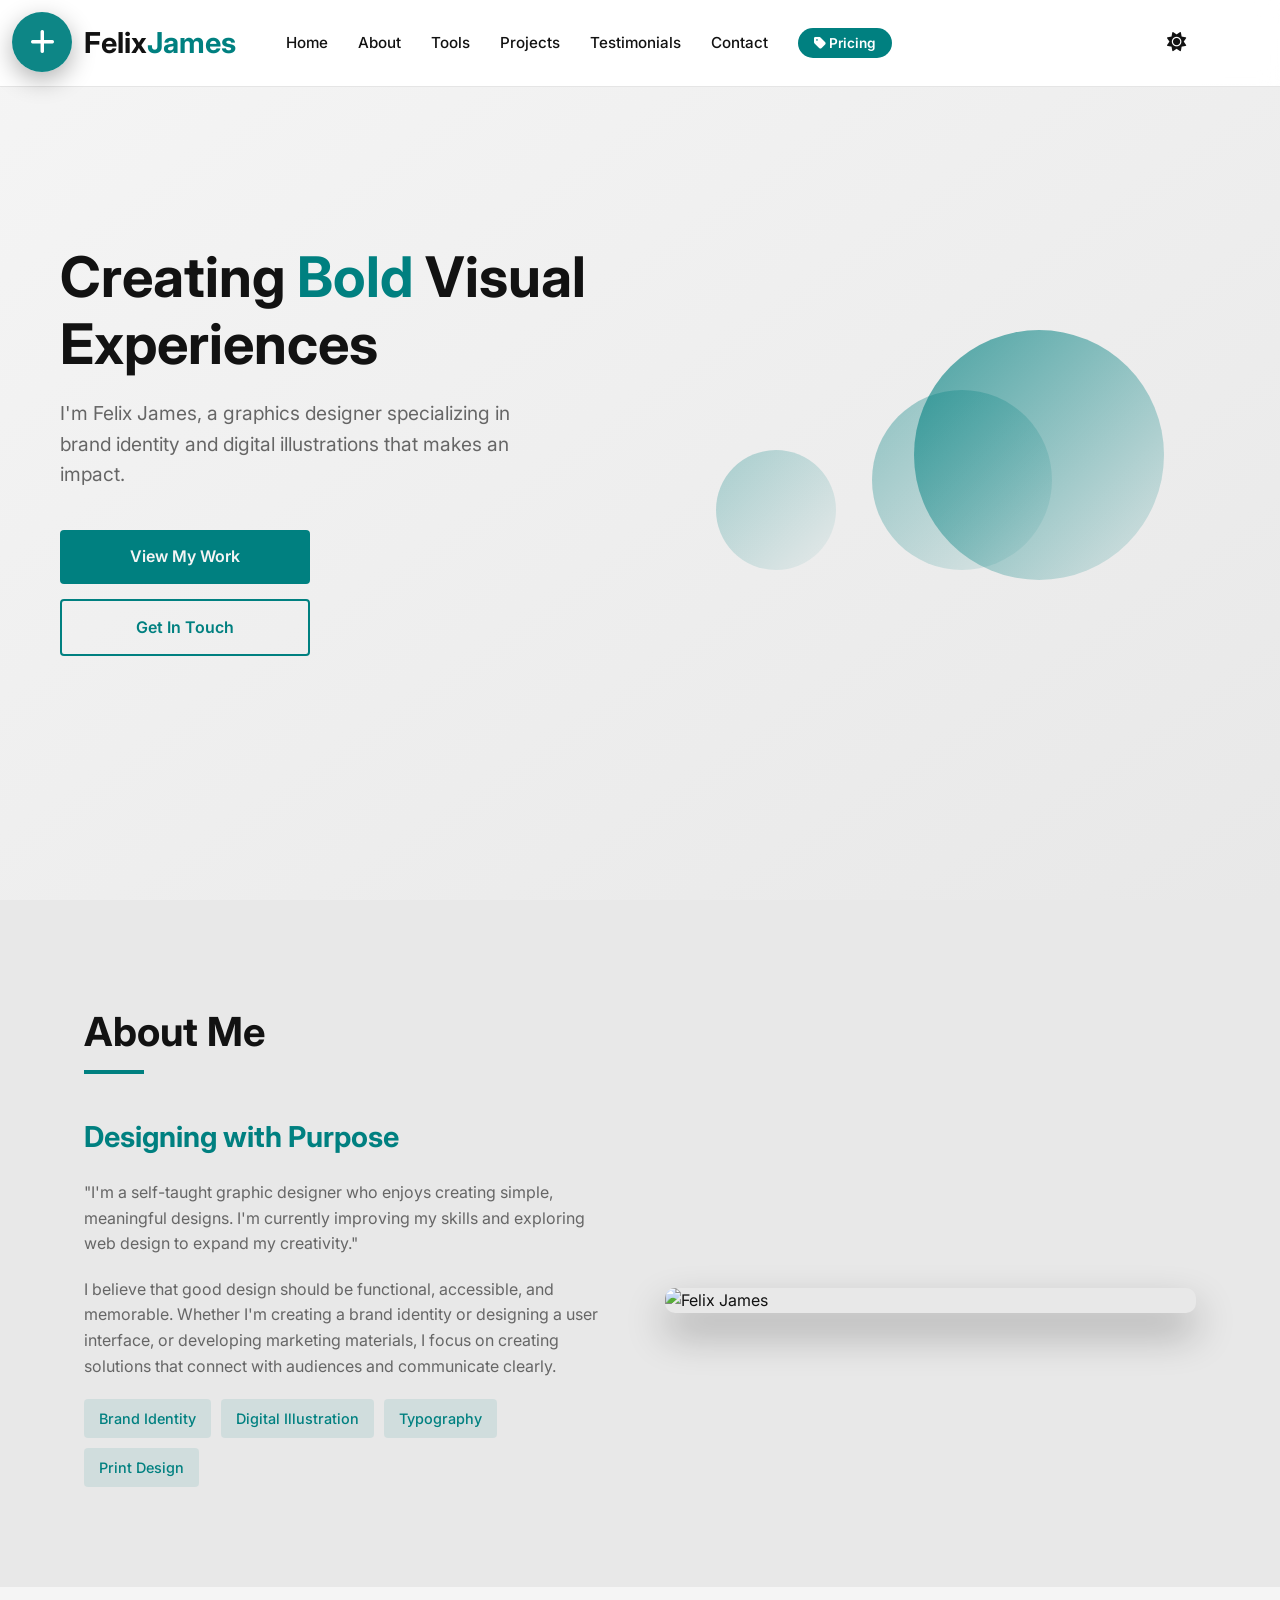
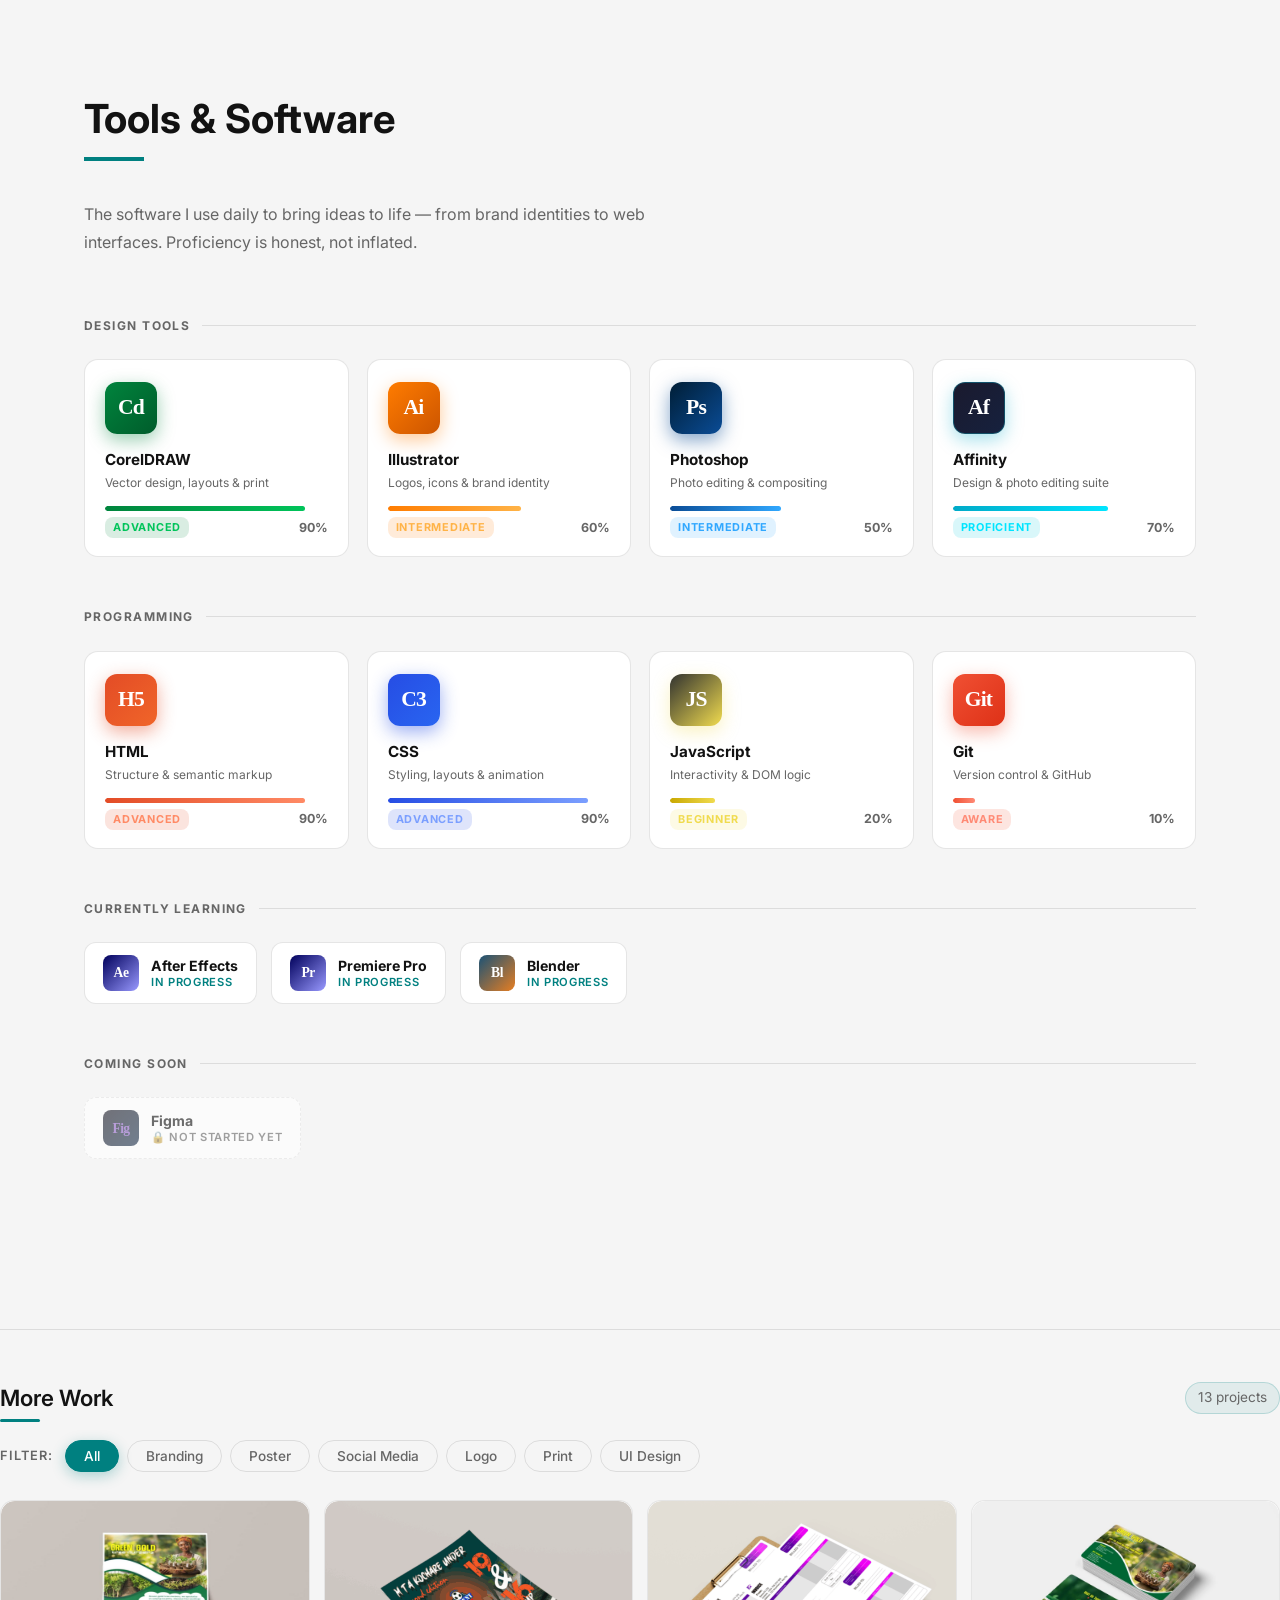
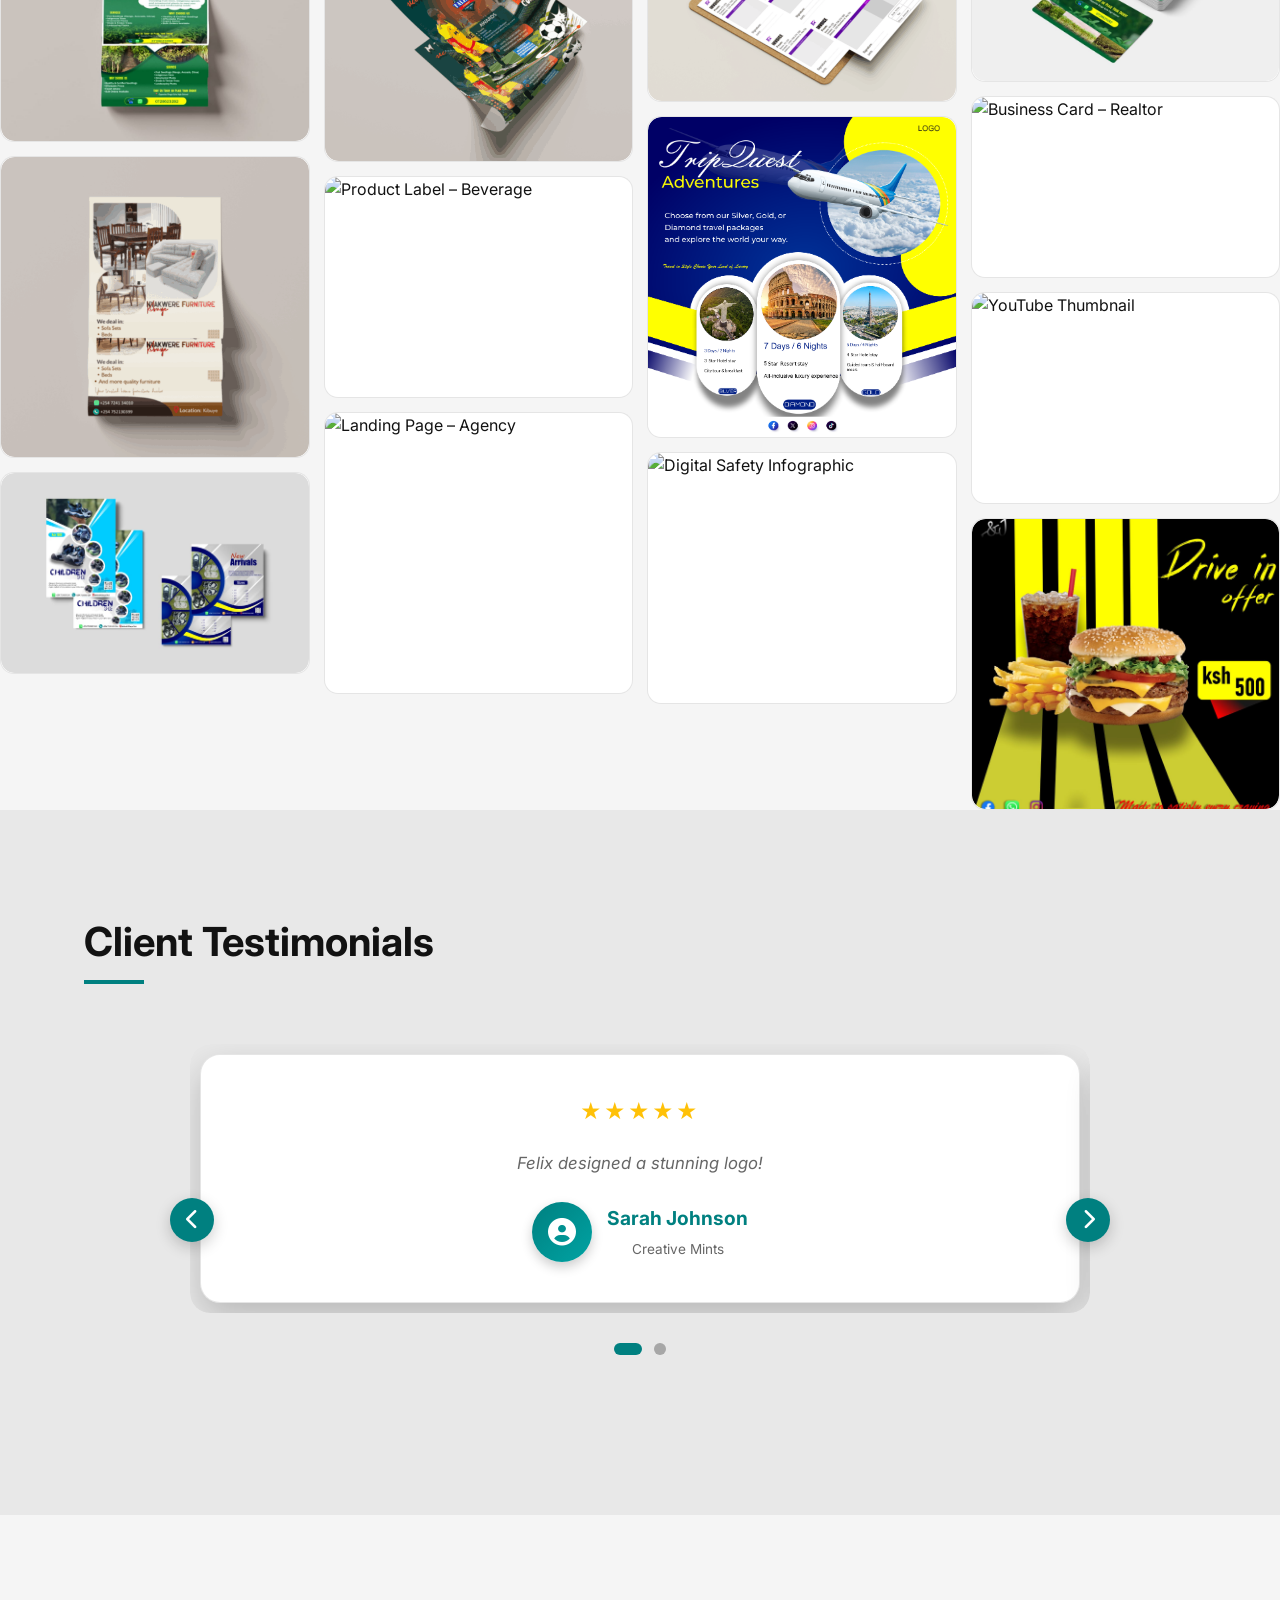
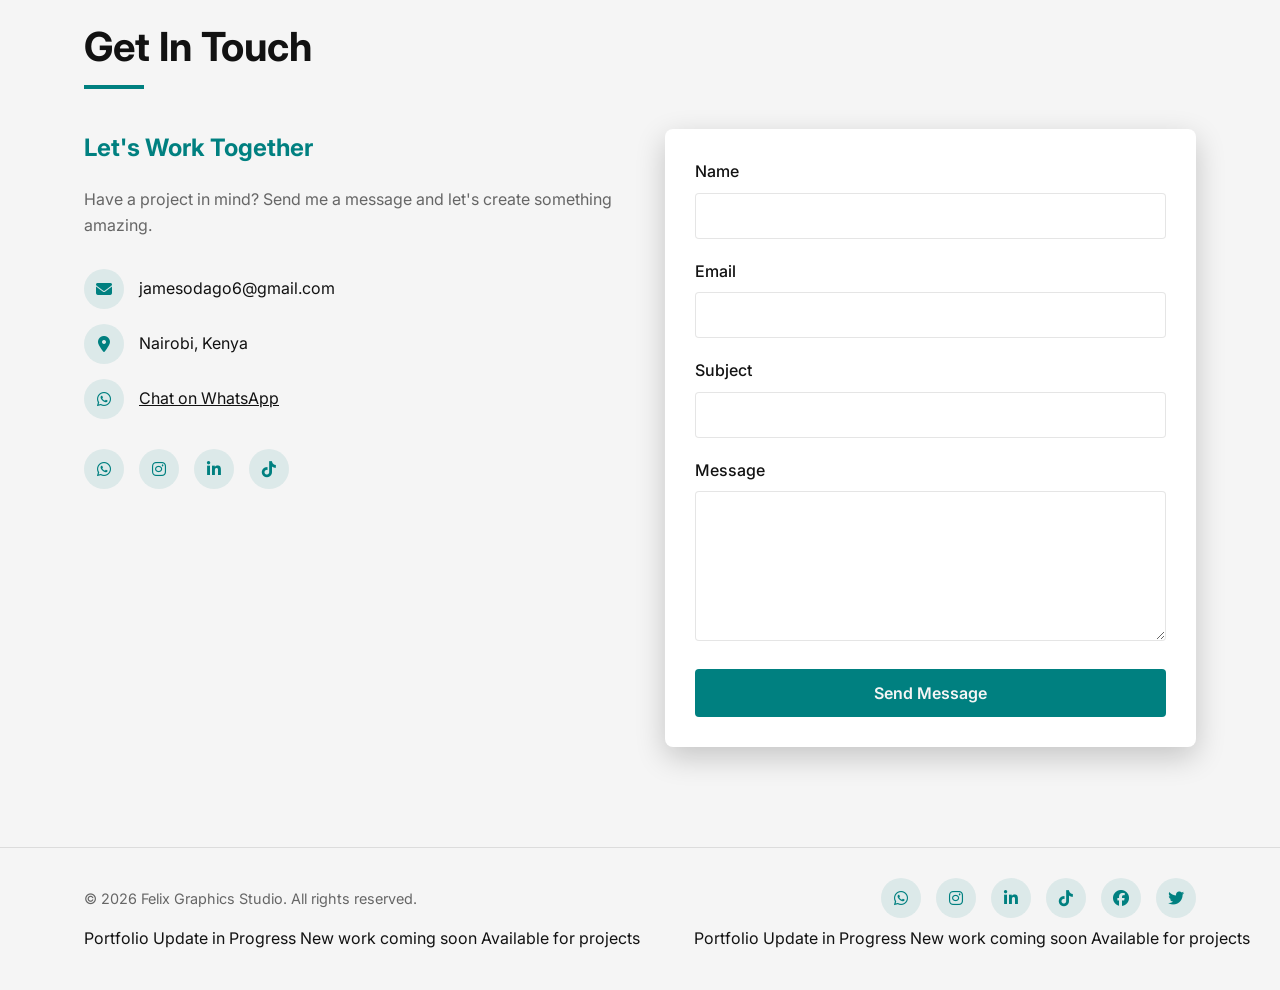
==== aa/index.html @ c7347caa "Add files via upload" ====
<!DOCTYPE html>
<html lang="en">
<head>
  <meta name="google-site-verification" content="YOUR-REAL-CODE-HERE" />
  <link rel="icon" href="favicon.jpeg" type="image/png">
  <script type="text/javascript" src="https://cdn.jsdelivr.net/npm/@emailjs/browser@4/dist/email.min.js"></script>
  <script type="text/javascript">
   (function(){
      emailjs.init({
        publicKey: "7iVlfEl-rVQC6-ON7",
      });
   })();
  </script>
    <meta charset="UTF-8">
    <meta name="viewport" content="width=device-width, initial-scale=1.0, user-scalable=yes">
    <title>Felix James | Graphics Designer</title>
    <link rel="stylesheet" href="https://cdnjs.cloudflare.com/ajax/libs/font-awesome/6.4.0/css/all.min.css">
    <link href="https://fonts.googleapis.com/css2?family=Inter:wght@300;400;500;600;700&display=swap" rel="stylesheet">
    <link rel="stylesheet" href="style.css">
    <style>
       
    </style>
</head>
<body>
    <nav>
        <div class="container nav-container">
            <a href="#home" class="logo">Felix<span>James</span></a>
            <ul class="nav-links">
                <li><a href="#home">Home</a></li>
                <li><a href="#about">About</a></li>
                <li><a href="#tools">Tools</a></li>
                <li><a href="#projects">Projects</a></li>
                <li><a href="#testimonials">Testimonials</a></li>
                <li><a href="#contact">Contact</a></li>
                <li><a href="#" class="nav-pricing-btn" id="navPricingBtn"><i class="fas fa-tag"></i> Pricing</a></li>
            </ul>
            <button class="theme-toggle" id="themeToggle"><i class="fas fa-moon"></i></button>
        </div>
        <div class="update-banner">
  
</div>
    </nav>

    <section id="home">
        <div class="container home-container">
            <div class="home-content">
                <h1>Creating <span>Bold</span> Visual Experiences</h1>
                <p>I'm Felix James, a graphics designer specializing in brand identity and digital illustrations that makes an impact.</p>
                <div class="button-strip">
                    <a href="#projects" class="btn">View My Work</a>
                    <a href="#contact" class="btn btn-outline">Get In Touch</a>
                </div>
            </div>
            <div class="home-visual">
                <div class="home-shapes">
                    <div class="shape shape-1"></div>
                    <div class="shape shape-2"></div>
                    <div class="shape shape-3"></div>
                </div>
            </div>
        </div>
    </section>

    <section id="about">
        <div class="container">
            <h2 class="section-title">About Me</h2>
            <div class="about-content">
                <div class="about-text">
                    <h3>Designing with Purpose</h3>
                    <p>"I'm a self-taught graphic designer who enjoys creating simple, meaningful designs. I'm currently improving my skills and exploring web design to expand my creativity."</p>
                    <p>I believe that good design should be functional, accessible, and memorable. Whether I'm creating a brand identity or designing a user interface, or developing marketing materials, I focus on creating solutions that connect with audiences and communicate clearly.</p>
                    <div class="skills">
                        <span class="skill">Brand Identity</span>
                        <span class="skill">Digital Illustration</span>
                        <span class="skill">Typography</span>
                        <span class="skill">Print Design</span>
                    </div>
                </div>
                <div class="about-image">
                    <img src="pic47.jpg" alt="Felix James">
                </div>
            </div>
        </div>
    </section>

    <!-- ===== TOOLS & SOFTWARE SECTION ===== -->
    <section id="tools">
        <div class="container">
            <h2 class="section-title">Tools & Software</h2>
            <p class="tools-intro">The software I use daily to bring ideas to life — from brand identities to web interfaces. Proficiency is honest, not inflated.</p>

            <!-- Design Tools -->
            <div class="tools-category-label"><span>Design Tools</span></div>
            <div class="tools-grid">

                <div class="tool-card tool-coreldraw" data-pct="90">
                    <div class="tool-icon-wrap">
                        <span class="tool-mark">Cd</span>
                    </div>
                    <div class="tool-name">CorelDRAW</div>
                    <div class="tool-use">Vector design, layouts &amp; print</div>
                    <div class="tool-bar-wrap">
                        <div class="tool-bar-track"><div class="tool-bar-fill"></div></div>
                        <div class="tool-bar-footer">
                            <span class="tool-level-badge">Advanced</span>
                            <span class="tool-pct">90%</span>
                        </div>
                    </div>
                </div>

                <div class="tool-card tool-illustrator" data-pct="60">
                    <div class="tool-icon-wrap">
                        <span class="tool-mark">Ai</span>
                    </div>
                    <div class="tool-name">Illustrator</div>
                    <div class="tool-use">Logos, icons &amp; brand identity</div>
                    <div class="tool-bar-wrap">
                        <div class="tool-bar-track"><div class="tool-bar-fill"></div></div>
                        <div class="tool-bar-footer">
                            <span class="tool-level-badge">Intermediate</span>
                            <span class="tool-pct">60%</span>
                        </div>
                    </div>
                </div>

                <div class="tool-card tool-photoshop" data-pct="50">
                    <div class="tool-icon-wrap">
                        <span class="tool-mark">Ps</span>
                    </div>
                    <div class="tool-name">Photoshop</div>
                    <div class="tool-use">Photo editing &amp; compositing</div>
                    <div class="tool-bar-wrap">
                        <div class="tool-bar-track"><div class="tool-bar-fill"></div></div>
                        <div class="tool-bar-footer">
                            <span class="tool-level-badge">Intermediate</span>
                            <span class="tool-pct">50%</span>
                        </div>
                    </div>
                </div>

                <div class="tool-card tool-affinity" data-pct="70">
                    <div class="tool-icon-wrap">
                        <span class="tool-mark">Af</span>
                    </div>
                    <div class="tool-name">Affinity</div>
                    <div class="tool-use">Design &amp; photo editing suite</div>
                    <div class="tool-bar-wrap">
                        <div class="tool-bar-track"><div class="tool-bar-fill"></div></div>
                        <div class="tool-bar-footer">
                            <span class="tool-level-badge">Proficient</span>
                            <span class="tool-pct">70%</span>
                        </div>
                    </div>
                </div>

            </div>

            <!-- Programming -->
            <div class="tools-category-label"><span>Programming</span></div>
            <div class="tools-grid">

                <div class="tool-card tool-html" data-pct="90">
                    <div class="tool-icon-wrap">
                        <span class="tool-mark">H5</span>
                    </div>
                    <div class="tool-name">HTML</div>
                    <div class="tool-use">Structure &amp; semantic markup</div>
                    <div class="tool-bar-wrap">
                        <div class="tool-bar-track"><div class="tool-bar-fill"></div></div>
                        <div class="tool-bar-footer">
                            <span class="tool-level-badge">Advanced</span>
                            <span class="tool-pct">90%</span>
                        </div>
                    </div>
                </div>

                <div class="tool-card tool-css" data-pct="90">
                    <div class="tool-icon-wrap">
                        <span class="tool-mark">C3</span>
                    </div>
                    <div class="tool-name">CSS</div>
                    <div class="tool-use">Styling, layouts &amp; animation</div>
                    <div class="tool-bar-wrap">
                        <div class="tool-bar-track"><div class="tool-bar-fill"></div></div>
                        <div class="tool-bar-footer">
                            <span class="tool-level-badge">Advanced</span>
                            <span class="tool-pct">90%</span>
                        </div>
                    </div>
                </div>

                <div class="tool-card tool-js" data-pct="20">
                    <div class="tool-icon-wrap">
                        <span class="tool-mark">JS</span>
                    </div>
                    <div class="tool-name">JavaScript</div>
                    <div class="tool-use">Interactivity &amp; DOM logic</div>
                    <div class="tool-bar-wrap">
                        <div class="tool-bar-track"><div class="tool-bar-fill"></div></div>
                        <div class="tool-bar-footer">
                            <span class="tool-level-badge">Beginner</span>
                            <span class="tool-pct">20%</span>
                        </div>
                    </div>
                </div>

                <div class="tool-card tool-git" data-pct="10">
                    <div class="tool-icon-wrap">
                        <span class="tool-mark">Git</span>
                    </div>
                    <div class="tool-name">Git</div>
                    <div class="tool-use">Version control &amp; GitHub</div>
                    <div class="tool-bar-wrap">
                        <div class="tool-bar-track"><div class="tool-bar-fill"></div></div>
                        <div class="tool-bar-footer">
                            <span class="tool-level-badge">Aware</span>
                            <span class="tool-pct">10%</span>
                        </div>
                    </div>
                </div>

            </div>

            <!-- Currently Learning -->
            <div class="tools-category-label"><span>Currently Learning</span></div>
            <div class="tools-learning-grid">

                <div class="tool-learning-card">
                    <div class="tool-learning-icon" style="background:linear-gradient(135deg,#00005b,#9999ff);">
                        <span class="tool-mark" style="font-size:0.85rem;">Ae</span>
                    </div>
                    <div class="tool-learning-info">
                        <div class="tool-learning-name">After Effects</div>
                        <div class="tool-learning-status">In Progress</div>
                    </div>
                </div>

                <div class="tool-learning-card">
                    <div class="tool-learning-icon" style="background:linear-gradient(135deg,#00005b,#9999ff);">
                        <span class="tool-mark" style="font-size:0.85rem;">Pr</span>
                    </div>
                    <div class="tool-learning-info">
                        <div class="tool-learning-name">Premiere Pro</div>
                        <div class="tool-learning-status">In Progress</div>
                    </div>
                </div>

                <div class="tool-learning-card">
                    <div class="tool-learning-icon" style="background:linear-gradient(135deg,#1a5276,#e67e22);">
                        <span class="tool-mark" style="font-size:0.85rem;">Bl</span>
                    </div>
                    <div class="tool-learning-info">
                        <div class="tool-learning-name">Blender</div>
                        <div class="tool-learning-status">In Progress</div>
                    </div>
                </div>

            </div>

            <!-- Coming Soon -->
            <div class="tools-category-label"><span>Coming Soon</span></div>
            <div class="tools-soon-grid">

                <div class="tool-soon-card">
                    <div class="tool-soon-icon" style="background:linear-gradient(135deg,#1a1a2e,#0f3460);">
                        <span class="tool-mark" style="font-size:0.85rem;color:#a259ff;">Fig</span>
                    </div>
                    <div class="tool-soon-info">
                        <div class="tool-soon-name">Figma</div>
                        <div class="tool-soon-status">🔒 Not started yet</div>
                    </div>
                </div>

            </div>

        </div>
    </section>
    <!-- ===== END TOOLS SECTION ===== -->

   <!--<section id="projects">
        <div class="container">
            <h2 class="section-title">My Projects</h2>
            <div class="projects-grid">
                <div class="project-card">
                    <div class="project-image"><img src="pic3.png" alt="Project 1"></div>
                    <div class="project-info">
                        <h3>Professional Business Card</h3>
                        <p>Professional Business Card Design aligned with your brand identity</p>
                        <div class="project-tags"><span class="project-tag">Branding</span><span class="project-tag">Logo Design</span></div>
                    </div>
                </div>
                <div class="project-card">
                    <div class="project-image"><img src="pic1.png" alt="Project 2"></div>
                    <div class="project-info">
                        <h3>Poster & Flyer</h3>
                        <p>High-impact Flyer & Poster Design crafted for clarity and visual appeal</p>
                        <div class="project-tags"><span class="project-tag">Poster</span><span class="project-tag">Flyer</span></div>
                    </div>
                </div>
                <div class="project-card">
                    <div class="project-image"><img src="pic0.jpg" alt="Project 3"></div>
                    <div class="project-info">
                        <h3>Social Media Graphics</h3>
                        <p>Graphics for social media campaigns with brand consistency</p>
                        <div class="project-tags"><span class="project-tag">Motion Graphics</span><span class="project-tag">Animation</span></div>
                    </div>
                </div>
            </div>--> 

            <!-- ===== PINTEREST GALLERY ===== -->
            <div class="gallery-section">
                <div class="gallery-header">
                    <h3 class="gallery-title">More Work</h3>
                    <span class="gallery-count" id="galleryCount">0 projects</span>
                </div>
                <div class="filter-bar">
                    <span class="filter-label">Filter:</span>
                    <button class="filter-btn active" data-filter="all">All</button>
                    <button class="filter-btn" data-filter="branding">Branding</button>
                    <button class="filter-btn" data-filter="poster">Poster</button>
                    <button class="filter-btn" data-filter="social">Social Media</button>
                    <button class="filter-btn" data-filter="logo">Logo</button>
                    <button class="filter-btn" data-filter="print">Print</button>
                    <button class="filter-btn" data-filter="ui">UI Design</button>
                </div>
                <!-- Pin grid — rendered by JS from designs.json -->
                <div class="pin-grid" id="pinGrid"></div>
            </div>
            <!-- ===== END PINTEREST GALLERY ===== -->

        </div>
    </section>

    <section id="testimonials">
        <div class="container">
            <h2 class="section-title">Client Testimonials</h2>
            <div class="testimonial-slider-container">
                <div class="testimonial-slider">
                    <div class="testimonial-track" id="testimonialTrack"><div class="slider-loading">Loading...</div></div>
                </div>
                <button class="slider-btn slider-prev" id="prevBtn"><i class="fas fa-chevron-left"></i></button>
                <button class="slider-btn slider-next" id="nextBtn"><i class="fas fa-chevron-right"></i></button>
                <div class="slider-dots" id="sliderDots"></div>
            </div>
        </div>
    </section>

    <section id="contact">
        <div class="container">
            <h2 class="section-title">Get In Touch</h2>
            <div class="contact-container">
                <div class="contact-info">
                    <h3>Let's Work Together</h3>
                    <p>Have a project in mind? Send me a message and let's create something amazing.</p>
                    <div class="contact-details">
                        <div class="contact-item"><i class="fas fa-envelope"></i><span>jamesodago6@gmail.com</span></div>
                        <div class="contact-item"><i class="fas fa-map-marker-alt"></i><span>Nairobi, Kenya</span></div>
                        <div class="contact-item"><i class="fab fa-whatsapp"></i><span><a href="https://wa.me/254106723905" target="_blank" style="color:inherit;">Chat on WhatsApp</a></span></div>
                    </div>
                    <div class="social-links">
                        <a href="#"><i class="fab fa-whatsapp"></i></a>
                        <a href="#"><i class="fab fa-instagram"></i></a>
                        <a href="#"><i class="fab fa-linkedin-in"></i></a>
                        <a href="#"><i class="fab fa-tiktok"></i></a>
                    </div>
                </div>
                <div class="contact-form">
                    <form id="contactForm">
                        <div class="form-group"><label for="name">Name</label><input type="text" id="name" class="form-control" required></div>
                        <div class="form-group"><label for="email">Email</label><input type="email" id="email" class="form-control" required></div>
                        <div class="form-group"><label for="subject">Subject</label><input type="text" id="subject" class="form-control" required></div>
                        <div class="form-group"><label for="message">Message</label><textarea id="message" class="form-control" required></textarea></div>
                        <button type="submit" class="btn">Send Message</button>
                    </form>
                </div>
            </div>
        </div>
    </section>

    <footer>
        <div class="container footer-content">
            <div class="copyright">&copy; 2026 Felix Graphics Studio. All rights reserved.</div>
            <div class="footer-links">
                <a href="#"><i class="fab fa-whatsapp"></i></a>
                <a href="#"><i class="fab fa-instagram"></i></a>
                <a href="#"><i class="fab fa-linkedin-in"></i></a>
                <a href="#"><i class="fab fa-tiktok"></i></a>
                <a href="#"><i class="fab fa-facebook"></i></a>
                <a href="#"><i class="fab fa-twitter"></i></a>
            </div>
            <div class="banner-track">
    <span> Portfolio Update in Progress  New work coming soon  Available for projects </span>
    <span> Portfolio Update in Progress  New work coming soon  Available for projects </span>
    <span> Portfolio Update in Progress  New work coming soon  Available for projects </span>
    <span> Portfolio Update in Progress  New work coming soon  Available for projects </span>
    <span> Portfolio Update in Progress  New work coming soon  Available for projects </span>
    <span> Portfolio Update in Progress  New work coming soon  Available for projects </span>
    <span> Portfolio Update in Progress  New work coming soon  Available for projects </span>
    <span> Portfolio Update in Progress  New work coming soon  Available for projects </span>
    
  </div>
        </div>
    </footer>

    <!-- FLOATING ARC MENU -->
    <div class="floating-arc" id="arcFab">
        <div class="arc-main" id="arcMainBtn"><i class="fas fa-plus" id="arcIcon"></i></div>
        <div class="arc-items">
            <a href="#home" class="arc-item"><i class="fas fa-home"></i></a>
            <a href="#about" class="arc-item"><i class="fas fa-user"></i></a>
            <a href="#projects" class="arc-item"><i class="fas fa-layer-group"></i></a>
            <a href="#testimonials" class="arc-item"><i class="fas fa-comment-dots"></i></a>
            <a href="#contact" class="arc-item"><i class="fas fa-envelope"></i></a>
            <a href="#" class="arc-item" id="arcPricingBtn"><i class="fas fa-tag"></i></a>
        </div>
    </div>

    <!-- ===== PRICING MODAL ===== -->
    <div class="pricing-backdrop" id="pricingBackdrop">
        <div class="pricing-modal" id="pricingModal">

            <button class="pricing-close" id="pricingClose"><i class="fas fa-times"></i></button>

            <div class="pricing-modal-header">
                <!-- Logo slot — click to upload your logo -->
                <div class="pricing-logo-slot" id="logoSlot" title="Click to upload your studio logo">
                    <img id="logoPreview" src="" alt="Studio Logo">
                    <div class="logo-placeholder" id="logoPlaceholder">
                        <i class="fas fa-image"></i>
                        <span>Add Logo</span>
                    </div>
                </div>
                <input type="file" id="logoUploadInput" accept="image/*">

                <h2>Felix<span>James</span> Pricing</h2>
                <p>Simple, honest pricing. No hidden fees — what you see is what you pay.</p>
            </div>

            <div class="pricing-cards">

                <!-- Basic -->
                <div class="pricing-card">
                    <div class="pricing-card-icon"><i class="fas fa-seedling"></i></div>
                    <div class="pricing-tier">Basic</div>
                    <div class="pricing-price"><sup>KES</sup> 1,000</div>
                    <div class="pricing-desc">Perfect for a single quick deliverable with fast turnaround.</div>
                    <ul class="pricing-features">
                        <li><i class="fas fa-check-circle"></i> 1 design deliverable</li>
                        <li><i class="fas fa-check-circle"></i> 2 revisions included</li>
                        <li><i class="fas fa-check-circle"></i> 3 day delivery</li>
                        <li><i class="fas fa-check-circle"></i> Print & digital files</li>
                        <li><i class="fas fa-check-circle"></i> WhatsApp support</li>
                    </ul>
                    <a href="https://wa.me/254106723905?text=Hi%20Felix%2C%20I%27m%20interested%20in%20the%20Basic%20package%20(KES%201%2C000).%20Can%20we%20talk%3F" target="_blank" class="pricing-cta">Get Started</a>
                </div>

                <!-- Standard — featured -->
                <div class="pricing-card featured">
                    <div class="pricing-badge">Most Popular</div>
                    <div class="pricing-card-icon"><i class="fas fa-star"></i></div>
                    <div class="pricing-tier">Standard</div>
                    <div class="pricing-price"><sup>KES</sup> 3,000</div>
                    <div class="pricing-desc">Great for small businesses needing a cohesive set of materials.</div>
                    <ul class="pricing-features">
                        <li><i class="fas fa-check-circle"></i> Up to 3 deliverables</li>
                        <li><i class="fas fa-check-circle"></i> 3 revisions included</li>
                        <li><i class="fas fa-check-circle"></i> 5 day delivery</li>
                        <li><i class="fas fa-check-circle"></i> Print & digital files</li>
                        <li><i class="fas fa-check-circle"></i> Priority WhatsApp support</li>
                    </ul>
                    <a href="https://wa.me/254106723905?text=Hi%20Felix%2C%20I%27m%20interested%20in%20the%20Standard%20package%20(KES%203%2C000).%20Can%20we%20talk%3F" target="_blank" class="pricing-cta">Get Started</a>
                </div>

                <!-- Premium -->
                <div class="pricing-card">
                    <div class="pricing-card-icon"><i class="fas fa-crown"></i></div>
                    <div class="pricing-tier">Premium</div>
                    <div class="pricing-price"><sup>KES</sup> 8,000</div>
                    <div class="pricing-desc">Full brand identity package for businesses that mean business.</div>
                    <ul class="pricing-features">
                        <li><i class="fas fa-check-circle"></i> Full brand package</li>
                        <li><i class="fas fa-check-circle"></i> Unlimited revisions</li>
                        <li><i class="fas fa-check-circle"></i> 7 day delivery</li>
                        <li><i class="fas fa-check-circle"></i> All file formats included</li>
                        <li><i class="fas fa-check-circle"></i> Dedicated support</li>
                    </ul>
                    <a href="https://wa.me/254106723905?text=Hi%20Felix%2C%20I%27m%20interested%20in%20the%20Premium%20package%20(KES%208%2C000).%20Can%20we%20talk%3F" target="_blank" class="pricing-cta">Get Started</a>
                </div>

            </div>

            <p class="pricing-footer-note">
                Not sure which fits? <a href="https://wa.me/254106723905?text=Hi%20Felix%2C%20I%27d%20like%20help%20choosing%20a%20package." target="_blank">Chat with me on WhatsApp</a> and we'll figure it out together.
            </p>

        </div>
    </div>
    <!-- ===== END PRICING MODAL ===== -->

    <script src="script.js"></script>
</body>
</html>
---- aa/style.css ----
:root {
            --primary: #008080;
            --dark: #121212;
            --darker: #0a0a0a;
            --light: #f5f5f5;
            --gray: #333333;
            --light-gray: #e0e0e0;
            --bg-color: #0a0a0a;
            --text-color: #f5f5f5;
            --card-bg: #121212;
            --section-bg: #121212;
            --nav-bg: rgba(10, 10, 10, 0.95);
            --border-color: rgba(255, 255, 255, 0.05);
            --avatar-bg: rgba(0, 128, 128, 0.15);
        }

        [data-theme="light"] {
            --bg-color: #f5f5f5;
            --text-color: #121212;
            --card-bg: #ffffff;
            --section-bg: #e8e8e8;
            --nav-bg: rgba(255, 255, 255, 0.95);
            --border-color: rgba(0, 0, 0, 0.1);
            --light-gray: #666666;
            --dark: #e8e8e8;
            --darker: #f5f5f5;
            --avatar-bg: rgba(0, 128, 128, 0.1);
        }

        * {
            margin: 0;
            padding: 0;
            box-sizing: border-box;
            font-family: 'Inter', sans-serif;
            transition: background-color 0.3s, color 0.3s, border-color 0.3s;
        }

        html { scroll-behavior: smooth; }

        body {
            background-color: var(--bg-color);
            color: var(--text-color);
            line-height: 1.6;
            overflow-x: hidden;
        }

        .container {
            width: 90%;
            max-width: 1200px;
            margin: 0 auto;
            padding: 0 20px;
        }

        nav {
            position: fixed;
            top: 0;
            left: 0;
            width: 100%;
            background-color: var(--nav-bg);
            padding: 20px 0;
            z-index: 1000;
            backdrop-filter: blur(10px);
            border-bottom: 1px solid var(--border-color);
        }

        .nav-container {
            display: flex;
            justify-content: space-between;
            align-items: center;
            gap: 20px;
        }

        .logo {
            font-size: 1.8rem;
            font-weight: 700;
            color: var(--text-color);
            text-decoration: none;
        }

        .logo span { color: var(--primary); }

        .nav-links {
            display: flex;
            list-style: none;
            align-items: center;
        }

        .nav-links li { margin-left: 30px; }

        .nav-links a {
            color: var(--text-color);
            text-decoration: none;
            font-weight: 500;
            font-size: 0.95rem;
            transition: color 0.3s;
            position: relative;
        }

        .nav-links a:hover { color: var(--primary); }

        .nav-links a::after {
            content: '';
            position: absolute;
            bottom: -5px;
            left: 0;
            width: 0;
            height: 2px;
            background-color: var(--primary);
            transition: width 0.3s;
        }

        .nav-links a:hover::after { width: 100%; }

        .theme-toggle {
            background: none;
            border: none;
            color: var(--text-color);
            cursor: pointer;
            font-size: 1.2rem;
            display: flex;
            align-items: center;
            justify-content: center;
            width: 40px;
            height: 40px;
            border-radius: 50%;
            transition: all 0.3s;
        }

        .theme-toggle:hover {
            background-color: rgba(0, 128, 128, 0.1);
            color: var(--primary);
        }

        .nav-container .theme-toggle {
            margin-left: auto;
            order: 3;
        }

        section { padding: 100px 0; }

        #home {
            height: 100vh;
            display: flex;
            align-items: center;
            background: linear-gradient(to bottom right, var(--darker), var(--dark));
            position: relative;
            overflow: hidden;
        }

        .home-container {
            display: grid;
            grid-template-columns: 1fr 1fr;
            gap: 40px;
            align-items: center;
            width: 100%;
        }

        .home-content { max-width: 100%; z-index: 2; }

        .home-content h1 {
            font-size: 3.5rem;
            font-weight: 700;
            margin-bottom: 20px;
            line-height: 1.2;
        }

        .home-content h1 span { color: var(--primary); }

        .home-content p {
            font-size: 1.2rem;
            margin-bottom: 40px;
            color: var(--light-gray);
            max-width: 500px;
        }

        .button-strip {
            display: flex;
            flex-direction: column;
            gap: 15px;
            max-width: 250px;
        }

        .btn {
            display: inline-block;
            padding: 14px 30px;
            background-color: var(--primary);
            color: var(--light);
            text-decoration: none;
            border-radius: 4px;
            font-weight: 600;
            transition: all 0.3s;
            border: none;
            cursor: pointer;
            font-size: 1rem;
            text-align: center;
            width: 100%;
        }

        .btn:hover {
            background-color: #006666;
            transform: translateY(-3px);
            box-shadow: 0 10px 20px rgba(0, 128, 128, 0.2);
        }

        .btn-outline {
            background-color: transparent;
            border: 2px solid var(--primary);
            color: var(--primary);
        }

        .btn-outline:hover {
            background-color: var(--primary);
            color: var(--light);
        }

        .home-visual {
            position: relative;
            height: 100%;
            display: flex;
            align-items: center;
            justify-content: center;
        }

        .home-shapes {
            position: relative;
            width: 100%;
            height: 400px;
        }

        .shape {
            position: absolute;
            border-radius: 50%;
            background: linear-gradient(135deg, var(--primary), rgba(0, 128, 128, 0.1));
        }

        .shape-1 { width: 250px; height: 250px; top: 20%; right: 10%; opacity: 0.7; }
        .shape-2 { width: 180px; height: 180px; bottom: 20%; right: 30%; opacity: 0.4; }
        .shape-3 { width: 120px; height: 120px; top: 50%; left: 10%; opacity: 0.3; }

        #about { background-color: var(--section-bg); }

        .section-title {
            font-size: 2.5rem;
            font-weight: 700;
            margin-bottom: 50px;
            position: relative;
            display: inline-block;
        }

        .section-title::after {
            content: '';
            position: absolute;
            bottom: -10px;
            left: 0;
            width: 60px;
            height: 4px;
            background-color: var(--primary);
        }

        .about-content {
            display: grid;
            grid-template-columns: 1fr 1fr;
            gap: 50px;
            align-items: center;
        }

        .about-text h3 {
            font-size: 1.8rem;
            margin-bottom: 20px;
            color: var(--primary);
        }

        .about-text p {
            margin-bottom: 20px;
            color: var(--light-gray);
        }

        .skills {
            display: flex;
            flex-wrap: wrap;
            gap: 10px;
            margin-top: 20px;
        }

        .skill {
            background-color: rgba(0, 128, 128, 0.1);
            color: var(--primary);
            padding: 8px 15px;
            border-radius: 4px;
            font-size: 0.9rem;
            font-weight: 500;
        }

        .about-image {
            position: relative;
            border-radius: 10px;
            overflow: hidden;
            box-shadow: 0 20px 40px rgba(0, 0, 0, 0.3);
        }

        .about-image img {
            width: 100%;
            height: auto;
            display: block;
            transition: transform 0.5s;
        }

        .about-image:hover img { transform: scale(1.05); }

        #projects { background-color: var(--darker); }

        .projects-grid {
           /* display: grid;
            grid-template-columns: repeat(auto-fill, minmax(300px, 1fr));
            gap: 30px;*/
            /*display: flex;
            justify-content:center ;
            align-items: center;
            gap: 20px;
            flex-wrap:wrap;*/
           /*display: grid;
            grid-auto-columns:  400px;
            grid-auto-rows:400px ;
            gap: 1em;*/
           
            

        }
        .projects-grid::-webkit-scrollbar{
           width: 0;
        }

        /* Spread first 3 projects */
        .projects-grid .project-card:nth-child(1) { grid-column: 1; }
        .projects-grid .project-card:nth-child(2) { grid-column: 2; }
        .projects-grid .project-card:nth-child(3) { grid-column: 3; }

        .project-card {
            background-color: var(--card-bg);
            border-radius: 8px;
            overflow: hidden;
            transition: transform 0.3s, box-shadow 0.3s;
            box-shadow: 0 5px 15px rgba(0, 0, 0, 0.1);
             border: 1px solid #005c2b;

        }

        .project-card:hover {
            transform: translateY(-10px);
            box-shadow: 0 15px 30px rgba(0, 0, 0, 0.3);
        }

        .project-image { height: 200px; overflow: hidden; }

        .project-image img {
            width: 100%;
            height: 100%;
            object-fit: cover;
            transition: transform 0.5s;
        }

        .project-card:hover .project-image img { transform: scale(1.1); }

        .project-info { padding: 20px; }
        .project-info h3 { font-size: 1.3rem; margin-bottom: 10px; }
        .project-info p { color: var(--light-gray); font-size: 0.95rem; margin-bottom: 15px; }

        .project-tags { display: flex; flex-wrap: wrap; gap: 8px; }

        .project-tag {
            background-color: rgba(0, 128, 128, 0.1);
            color: var(--primary);
            padding: 5px 10px;
            border-radius: 4px;
            font-size: 0.8rem;
        }

        #testimonials { background-color: var(--section-bg); }

        .testimonial-slider-container {
            position: relative;
            max-width: 900px;
            margin: 0 auto;
            padding: 20px 0 60px;
        }

        .testimonial-slider { overflow: hidden; border-radius: 20px; }

        .testimonial-track {
            display: flex;
            transition: transform 0.5s cubic-bezier(0.25, 0.46, 0.45, 0.94);
        }

        .testimonial-slide { flex: 0 0 100%; padding: 10px; }

        .testimonial-card {
            background-color: var(--card-bg);
            border-radius: 20px;
            padding: 40px 35px;
            box-shadow: 0 15px 35px rgba(0, 0, 0, 0.2);
            transition: transform 0.3s, box-shadow 0.3s;
            text-align: center;
            backdrop-filter: blur(2px);
            border: 1px solid var(--border-color);
        }

        .testimonial-card:hover {
            transform: translateY(-5px);
            box-shadow: 0 25px 40px rgba(0, 0, 0, 0.25);
        }

        .testimonial-rating { color: #ffc107; margin-bottom: 20px; font-size: 1.3rem; letter-spacing: 3px; }
        .testimonial-content { margin-bottom: 25px; color: var(--light-gray); font-style: italic; line-height: 1.7; font-size: 1.05rem; }

        .testimonial-author {
            display: flex;
            align-items: center;
            justify-content: center;
            margin-top: 15px;
        }

        .author-avatar {
            width: 60px;
            height: 60px;
            border-radius: 50%;
            margin-right: 15px;
            display: flex;
            align-items: center;
            justify-content: center;
            background: linear-gradient(135deg, var(--primary), #00a3a3);
            box-shadow: 0 5px 12px rgba(0, 0, 0, 0.2);
            flex-shrink: 0;
        }

        .avatar-icon { font-size: 28px; color: white; }
        .author-info h4 { font-size: 1.2rem; margin-bottom: 5px; color: var(--primary); }
        .author-info p { color: var(--light-gray); font-size: 0.85rem; }

        .slider-btn {
            position: absolute;
            top: 50%;
            transform: translateY(-50%);
            background-color: var(--primary);
            color: white;
            border: none;
            width: 44px;
            height: 44px;
            border-radius: 50%;
            cursor: pointer;
            font-size: 1.3rem;
            display: flex;
            align-items: center;
            justify-content: center;
            transition: all 0.3s ease;
            z-index: 10;
            box-shadow: 0 5px 15px rgba(0,0,0,0.2);
        }

        .slider-btn:hover { background-color: #006666; transform: translateY(-50%) scale(1.05); }
        .slider-prev { left: -20px; }
        .slider-next { right: -20px; }

        .slider-dots { display: flex; justify-content: center; gap: 12px; margin-top: 30px; }

        .dot {
            width: 12px;
            height: 12px;
            border-radius: 50%;
            background-color: var(--light-gray);
            cursor: pointer;
            transition: all 0.3s ease;
            opacity: 0.5;
        }

        .dot.active { background-color: var(--primary); width: 28px; border-radius: 20px; opacity: 1; }

        #contact { background-color: var(--darker); }

        .contact-container { display: grid; grid-template-columns: 1fr 1fr; gap: 50px; }
        .contact-info h3 { font-size: 1.5rem; margin-bottom: 20px; color: var(--primary); }
        .contact-info p { margin-bottom: 30px; color: var(--light-gray); }
        .contact-details { margin-bottom: 30px; }

        .contact-item { display: flex; align-items: center; margin-bottom: 15px; }

        .contact-item i {
            width: 40px;
            height: 40px;
            background-color: rgba(0, 128, 128, 0.1);
            border-radius: 50%;
            display: flex;
            align-items: center;
            justify-content: center;
            margin-right: 15px;
            color: var(--primary);
        }

        .social-links { display: flex; gap: 15px; }

        .social-links a {
            display: flex;
            align-items: center;
            justify-content: center;
            width: 40px;
            height: 40px;
            background-color: rgba(0, 128, 128, 0.1);
            border-radius: 50%;
            color: var(--primary);
            text-decoration: none;
            transition: all 0.3s;
        }

        .social-links a:hover { background-color: var(--primary); color: var(--light); transform: translateY(-3px); }

        .contact-form {
            background-color: var(--card-bg);
            padding: 30px;
            border-radius: 8px;
            box-shadow: 0 10px 30px rgba(0, 0, 0, 0.2);
        }

        .form-group { margin-bottom: 20px; }
        .form-group label { display: block; margin-bottom: 8px; font-weight: 500; }

        .form-control {
            width: 100%;
            padding: 12px 15px;
            background-color: rgba(255, 255, 255, 0.05);
            border: 1px solid var(--border-color);
            border-radius: 4px;
            color: var(--text-color);
            font-size: 1rem;
            transition: border-color 0.3s;
        }

        .form-control:focus { outline: none; border-color: var(--primary); }
        textarea.form-control { min-height: 150px; resize: vertical; }

        footer {
            background-color: var(--darker);
            padding: 30px 0;
            text-align: center;
            border-top: 1px solid var(--border-color);
        }

        .footer-content { display: flex; justify-content: space-between; align-items: center; flex-wrap: wrap; }
        .copyright { color: var(--light-gray); font-size: 0.9rem; }
        .footer-links { display: flex; gap: 15px; }

        .footer-links a {
            display: flex;
            align-items: center;
            justify-content: center;
            width: 40px;
            height: 40px;
            background-color: rgba(0, 128, 128, 0.1);
            border-radius: 50%;
            color: var(--primary);
            text-decoration: none;
            transition: all 0.3s;
        }

        .footer-links a:hover { background-color: var(--primary); color: var(--light); transform: translateY(-3px); }

        /* ===== TOOLS SECTION ===== */
        #tools {
            background-color: var(--darker);
            padding: 100px 0;
        }

        .tools-intro {
            max-width: 580px;
            color: var(--light-gray);
            margin-bottom: 60px;
            font-size: 1rem;
            line-height: 1.7;
        }

        /* Category label */
        .tools-category-label {
            display: flex;
            align-items: center;
            gap: 12px;
            margin-bottom: 24px;
            margin-top: 50px;
        }

        .tools-category-label:first-of-type { margin-top: 0; }

        .tools-category-label span {
            font-size: 0.75rem;
            font-weight: 700;
            text-transform: uppercase;
            letter-spacing: 0.12em;
            color: var(--light-gray);
        }

        .tools-category-label::after {
            content: '';
            flex: 1;
            height: 1px;
            background: var(--border-color);
        }

        /* Tool cards grid */
        .tools-grid {
            display: grid;
            grid-template-columns: repeat(auto-fit, minmax(200px, 1fr));
            gap: 18px;
        }

       

        .tool-card {
            background: var(--card-bg);
            border: 1px solid var(--border-color);
            border-radius: 14px;
            padding: 22px 20px 18px;
            position: relative;
            overflow: hidden;
            transition: transform 0.3s, box-shadow 0.3s, border-color 0.3s;
            cursor: default;
        }

        .tool-card::before {
            content: '';
            position: absolute;
            inset: 0;
            opacity: 0;
            transition: opacity 0.3s;
            border-radius: 14px;
        }

        .tool-card:hover {
            transform: translateY(-5px);
            border-color: transparent;
        }

        .tool-card:hover::before { opacity: 1; }

        /* Icon mark — mimics app icon style */
        .tool-icon-wrap {
            width: 52px;
            height: 52px;
            border-radius: 12px;
            display: flex;
            align-items: center;
            justify-content: center;
            margin-bottom: 14px;
            position: relative;
            z-index: 1;
        }

        .tool-mark {
            font-size: 1.35rem;
            font-weight: 900;
            letter-spacing: -0.04em;
            color: #fff;
            font-family: 'Georgia', serif;
            line-height: 1;
            user-select: none;
        }

        .tool-name {
            font-size: 0.95rem;
            font-weight: 700;
            margin-bottom: 3px;
            color: var(--text-color);
            position: relative;
            z-index: 1;
        }

        .tool-use {
            font-size: 0.75rem;
            color: var(--light-gray);
            margin-bottom: 14px;
            line-height: 1.4;
            position: relative;
            z-index: 1;
        }

        /* Proficiency bar */
        .tool-bar-wrap {
            position: relative;
            z-index: 1;
        }

        .tool-bar-track {
            height: 5px;
            background: rgba(255,255,255,0.07);
            border-radius: 10px;
            overflow: hidden;
            margin-bottom: 6px;
        }

        .tool-bar-fill {
            height: 100%;
            border-radius: 10px;
            width: 0%;
            transition: width 1.2s cubic-bezier(0.4, 0, 0.2, 1);
        }

        .tool-bar-footer {
            display: flex;
            justify-content: space-between;
            align-items: center;
        }

        .tool-level-badge {
            font-size: 0.68rem;
            font-weight: 700;
            text-transform: uppercase;
            letter-spacing: 0.07em;
            padding: 2px 8px;
            border-radius: 8px;
        }

        .tool-pct {
            font-size: 0.78rem;
            font-weight: 700;
            color: var(--light-gray);
        }

        /* ── Per-tool color themes ── */

        /* CorelDRAW — deep green */
        .tool-coreldraw .tool-icon-wrap { background: linear-gradient(135deg, #00843d, #005c2b); box-shadow: 0 6px 18px rgba(0,132,61,0.4); }
        .tool-coreldraw::before { background: linear-gradient(135deg, rgba(0,132,61,0.08), rgba(0,92,43,0.04)); }
        .tool-coreldraw:hover { box-shadow: 0 16px 32px rgba(0,132,61,0.2); }
        .tool-coreldraw .tool-bar-fill { background: linear-gradient(90deg, #00843d, #00c45a); }
        .tool-coreldraw .tool-level-badge { background: rgba(0,132,61,0.15); color: #00c45a; }

        /* Illustrator — orange */
        .tool-illustrator .tool-icon-wrap { background: linear-gradient(135deg, #ff7c00, #cc5500); box-shadow: 0 6px 18px rgba(255,124,0,0.4); }
        .tool-illustrator::before { background: linear-gradient(135deg, rgba(255,124,0,0.08), rgba(204,85,0,0.04)); }
        .tool-illustrator:hover { box-shadow: 0 16px 32px rgba(255,124,0,0.2); }
        .tool-illustrator .tool-bar-fill { background: linear-gradient(90deg, #ff7c00, #ffb347); }
        .tool-illustrator .tool-level-badge { background: rgba(255,124,0,0.15); color: #ffb347; }

        /* Photoshop — blue */
        .tool-photoshop .tool-icon-wrap { background: linear-gradient(135deg, #001e36, #0a4c96); box-shadow: 0 6px 18px rgba(10,76,150,0.5); }
        .tool-photoshop::before { background: linear-gradient(135deg, rgba(10,76,150,0.1), rgba(0,30,54,0.05)); }
        .tool-photoshop:hover { box-shadow: 0 16px 32px rgba(10,76,150,0.25); }
        .tool-photoshop .tool-bar-fill { background: linear-gradient(90deg, #0a4c96, #31a8ff); }
        .tool-photoshop .tool-level-badge { background: rgba(49,168,255,0.15); color: #31a8ff; }

        /* Affinity — cyan-blue */
        .tool-affinity .tool-icon-wrap { background: linear-gradient(135deg, #1a1a2e, #16213e); box-shadow: 0 6px 18px rgba(0,170,200,0.35); border: 1.5px solid rgba(0,200,220,0.3); }
        .tool-affinity::before { background: linear-gradient(135deg, rgba(0,170,200,0.08), rgba(22,33,62,0.04)); }
        .tool-affinity:hover { box-shadow: 0 16px 32px rgba(0,170,200,0.2); }
        .tool-affinity .tool-bar-fill { background: linear-gradient(90deg, #00aac8, #00e5ff); }
        .tool-affinity .tool-level-badge { background: rgba(0,200,220,0.15); color: #00e5ff; }

        /* HTML — orange-red */
        .tool-html .tool-icon-wrap { background: linear-gradient(135deg, #e34c26, #f06529); box-shadow: 0 6px 18px rgba(227,76,38,0.45); }
        .tool-html::before { background: linear-gradient(135deg, rgba(227,76,38,0.08), rgba(240,101,41,0.04)); }
        .tool-html:hover { box-shadow: 0 16px 32px rgba(227,76,38,0.2); }
        .tool-html .tool-bar-fill { background: linear-gradient(90deg, #e34c26, #ff8a65); }
        .tool-html .tool-level-badge { background: rgba(227,76,38,0.15); color: #ff8a65; }

        /* CSS — blue */
        .tool-css .tool-icon-wrap { background: linear-gradient(135deg, #264de4, #2965f1); box-shadow: 0 6px 18px rgba(38,77,228,0.45); }
        .tool-css::before { background: linear-gradient(135deg, rgba(38,77,228,0.08), rgba(41,101,241,0.04)); }
        .tool-css:hover { box-shadow: 0 16px 32px rgba(38,77,228,0.2); }
        .tool-css .tool-bar-fill { background: linear-gradient(90deg, #264de4, #7b9fff); }
        .tool-css .tool-level-badge { background: rgba(38,77,228,0.15); color: #7b9fff; }

        /* JS — yellow */
        .tool-js .tool-icon-wrap { background: linear-gradient(135deg, #323330, #f0db4f); box-shadow: 0 6px 18px rgba(240,219,79,0.35); }
        .tool-js::before { background: linear-gradient(135deg, rgba(240,219,79,0.08), rgba(50,51,48,0.04)); }
        .tool-js:hover { box-shadow: 0 16px 32px rgba(240,219,79,0.18); }
        .tool-js .tool-bar-fill { background: linear-gradient(90deg, #c9a800, #f0db4f); }
        .tool-js .tool-level-badge { background: rgba(240,219,79,0.15); color: #f0db4f; }

        /* Git — orange-red */
        .tool-git .tool-icon-wrap { background: linear-gradient(135deg, #f05033, #de3117); box-shadow: 0 6px 18px rgba(240,80,51,0.4); }
        .tool-git::before { background: linear-gradient(135deg, rgba(240,80,51,0.08), rgba(222,49,23,0.04)); }
        .tool-git:hover { box-shadow: 0 16px 32px rgba(240,80,51,0.2); }
        .tool-git .tool-bar-fill { background: linear-gradient(90deg, #f05033, #ff8a75); }
        .tool-git .tool-level-badge { background: rgba(240,80,51,0.15); color: #ff8a75; }

        /* ── Currently Learning cards ── */
        .tools-learning-grid {
            display: flex;
            flex-wrap: wrap;
            gap: 14px;
        }

        .tool-learning-card {
            display: flex;
            align-items: center;
            gap: 12px;
            background: var(--card-bg);
            border: 1px solid var(--border-color);
            border-radius: 12px;
            padding: 12px 18px;
            transition: transform 0.25s, border-color 0.25s;
        }

        .tool-learning-card:hover {
            transform: translateY(-3px);
            border-color: rgba(0,128,128,0.3);
        }

        .tool-learning-icon {
            width: 36px;
            height: 36px;
            border-radius: 8px;
            display: flex;
            align-items: center;
            justify-content: center;
            flex-shrink: 0;
        }

        .tool-learning-icon .tool-mark { font-size: 1rem; }

        .tool-learning-info { line-height: 1.3; }

        .tool-learning-name {
            font-size: 0.88rem;
            font-weight: 700;
            color: var(--text-color);
        }

        .tool-learning-status {
            font-size: 0.7rem;
            color: var(--primary);
            font-weight: 600;
            text-transform: uppercase;
            letter-spacing: 0.06em;
        }

        /* ── Coming Soon cards ── */
        .tools-soon-grid {
            display: flex;
            flex-wrap: wrap;
            gap: 14px;
        }

        .tool-soon-card {
            display: flex;
            align-items: center;
            gap: 12px;
            background: var(--card-bg);
            border: 1px dashed var(--border-color);
            border-radius: 12px;
            padding: 12px 18px;
            opacity: 0.6;
            filter: grayscale(0.4);
            transition: opacity 0.25s;
        }

        .tool-soon-card:hover { opacity: 0.85; }

        .tool-soon-icon {
            width: 36px;
            height: 36px;
            border-radius: 8px;
            display: flex;
            align-items: center;
            justify-content: center;
            flex-shrink: 0;
        }

        .tool-soon-info { line-height: 1.3; }

        .tool-soon-name {
            font-size: 0.88rem;
            font-weight: 700;
            color: var(--text-color);
        }

        .tool-soon-status {
            font-size: 0.7rem;
            color: var(--light-gray);
            font-weight: 600;
            text-transform: uppercase;
            letter-spacing: 0.06em;
        }

        @media (max-width: 600px) {
            .tools-grid { grid-template-columns: repeat(2, 1fr); gap: 12px; }
            .tool-card { padding: 16px 14px 14px; }
            .tool-icon-wrap { width: 42px; height: 42px; border-radius: 10px; }
            .tool-mark { font-size: 1.1rem; }
        }

        /* ===== PINTEREST GALLERY ===== */
        .gallery-section { margin-top: 70px; padding-top: 50px; border-top: 1px solid var(--border-color); }
        .gallery-header { display: flex; align-items: center; justify-content: space-between; flex-wrap: wrap; gap: 20px; margin-bottom: 24px; }
        .gallery-title { font-size: 1.4rem; font-weight: 600; color: var(--text-color); position: relative; }
        .gallery-title::after { content: ''; position: absolute; bottom: -6px; left: 0; width: 40px; height: 3px; background-color: var(--primary); border-radius: 2px; }
        .gallery-count { font-size: 0.85rem; color: var(--light-gray); background: rgba(0,128,128,0.08); border: 1px solid rgba(0,128,128,0.2); padding: 4px 12px; border-radius: 20px; }
        .filter-bar { display: flex; flex-wrap: wrap; gap: 8px; margin-bottom: 28px; align-items: center; }
        .filter-label { font-size: 0.8rem; font-weight: 600; text-transform: uppercase; letter-spacing: 0.08em; color: var(--light-gray); margin-right: 4px; }
        .filter-btn { padding: 7px 18px; border-radius: 25px; border: 1.5px solid var(--border-color); background: transparent; color: var(--light-gray); font-size: 0.85rem; font-weight: 500; cursor: pointer; transition: all 0.22s ease; font-family: inherit; }
        .filter-btn:hover { border-color: var(--primary); color: var(--primary); }
        .filter-btn.active { background: var(--primary); border-color: var(--primary); color: #fff; box-shadow: 0 4px 14px rgba(0,128,128,0.3); }

        /* Masonry grid */
        .pin-grid { columns: 4; column-gap: 14px; }
        .pin-item { break-inside: avoid; margin-bottom: 14px; position: relative; border-radius: 14px; overflow: hidden; cursor: pointer; background: var(--card-bg); border: 1px solid var(--border-color); transition: transform 0.25s, box-shadow 0.25s; }
        .pin-item:hover { transform: translateY(-4px); box-shadow: 0 14px 28px rgba(0,0,0,0.35); }
        .pin-item.hidden { display: none; }
        .pin-item.fade-in { animation: pinFadeIn 0.3s ease forwards; }
        @keyframes pinFadeIn { from { opacity:0; transform:translateY(12px); } to { opacity:1; transform:translateY(0); } }
        .pin-img { width: 100%; display: block; object-fit: cover; border-radius: 14px; }
        .pin-placeholder { width: 100%; display: flex; align-items: center; justify-content: center; background: linear-gradient(135deg,rgba(0,128,128,0.18),rgba(0,128,128,0.06)); border-radius: 14px 14px 0 0; }
        .pin-placeholder i { font-size: 2rem; color: rgba(0,128,128,0.35); }
        .pin-overlay { position: absolute; inset: 0; background: linear-gradient(to top,rgba(0,0,0,0.7) 0%,transparent 55%); opacity: 0; transition: opacity 0.25s; border-radius: 14px; display: flex; flex-direction: column; justify-content: flex-end; padding: 14px; }
        .pin-item:hover .pin-overlay { opacity: 1; }
        .pin-overlay-title { font-size: 0.85rem; font-weight: 700; color: #fff; margin-bottom: 4px; line-height: 1.3; }
        .pin-overlay-tag { font-size: 0.7rem; font-weight: 600; color: rgba(255,255,255,0.7); text-transform: uppercase; letter-spacing: 0.06em; }

        /* Expand row — spans all columns */
        .pin-expand-row { display: none; width: 100%; column-span: all; margin-bottom: 14px; }
        .pin-expand-row.open { display: block; }
        .pin-expand-panel { background: var(--card-bg); border: 1px solid var(--border-color); border-radius: 18px; padding: 28px; display: grid; grid-template-columns: 1fr 1fr; gap: 28px; align-items: start; position: relative; animation: expandIn 0.35s cubic-bezier(0.34,1.1,0.64,1) forwards; }
        @keyframes expandIn { from { opacity:0; transform:scaleY(0.92); transform-origin:top; } to { opacity:1; transform:scaleY(1); } }
        .pin-expand-img-wrap { border-radius: 12px; overflow: hidden; }
        .pin-expand-img-wrap img { width: 100%; display: block; object-fit: cover; border-radius: 12px; }
        .pin-expand-placeholder { width: 100%; display: flex; align-items: center; justify-content: center; background: linear-gradient(135deg,rgba(0,128,128,0.15),rgba(0,128,128,0.05)); border-radius: 12px; }
        .pin-expand-placeholder i { font-size: 3.5rem; color: rgba(0,128,128,0.3); }
        .pin-expand-info { display: flex; flex-direction: column; gap: 12px; }
        .pin-expand-tag { font-size: 0.72rem; font-weight: 700; text-transform: uppercase; letter-spacing: 0.1em; color: var(--primary); }
        .pin-expand-title { font-size: 1.5rem; font-weight: 800; color: var(--text-color); line-height: 1.2; }
        .pin-expand-year { font-size: 0.78rem; color: var(--light-gray); }
        .pin-expand-desc { font-size: 0.9rem; color: var(--light-gray); line-height: 1.7; }
        .pin-expand-tools { display: flex; flex-wrap: wrap; gap: 7px; }
        .pin-expand-tool { font-size: 0.75rem; padding: 4px 10px; border-radius: 10px; background: rgba(0,128,128,0.1); color: var(--primary); font-weight: 600; }
        .pin-expand-cta { display: inline-flex; align-items: center; gap: 8px; padding: 11px 22px; background: var(--primary); color: #fff; border-radius: 8px; font-size: 0.88rem; font-weight: 700; text-decoration: none; transition: all 0.25s; align-self: flex-start; }
        .pin-expand-cta:hover { background: #006666; transform: translateY(-2px); box-shadow: 0 6px 16px rgba(0,128,128,0.3); }
        .pin-expand-close { position: absolute; top: 14px; right: 14px; width: 32px; height: 32px; border-radius: 50%; border: 1px solid var(--border-color); background: var(--bg-color); color: var(--light-gray); cursor: pointer; display: flex; align-items: center; justify-content: center; font-size: 0.85rem; transition: all 0.2s; }
        .pin-expand-close:hover { background: var(--primary); color: #fff; border-color: var(--primary); }

        /* Related strip */
        .pin-related { margin-top: 20px; }
        .pin-related-label { font-size: 0.75rem; font-weight: 700; text-transform: uppercase; letter-spacing: 0.1em; color: var(--light-gray); margin-bottom: 12px; }
        .pin-related-strip { display: flex; gap: 10px; overflow-x: auto; scrollbar-width: none; padding-bottom: 4px; }
        .pin-related-strip::-webkit-scrollbar { display: none; }
        .pin-related-thumb { flex: 0 0 80px; height: 80px; border-radius: 10px; overflow: hidden; cursor: pointer; border: 2px solid transparent; transition: border-color 0.2s, transform 0.2s; background: linear-gradient(135deg,rgba(0,128,128,0.15),rgba(0,128,128,0.05)); display: flex; align-items: center; justify-content: center; }
        .pin-related-thumb:hover { border-color: var(--primary); transform: scale(1.05); }
        .pin-related-thumb img { width: 100%; height: 100%; object-fit: cover; display: block; }
        .pin-related-thumb i { font-size: 1.4rem; color: rgba(0,128,128,0.35); }
        .pin-empty { text-align: center; padding: 50px 20px; color: var(--light-gray); column-span: all; }
        .pin-empty i { font-size: 2.5rem; color: rgba(0,128,128,0.3); display: block; margin-bottom: 12px; }

        @media (max-width: 1024px) { .pin-grid { columns: 3; } }
        @media (max-width: 600px) {
            .pin-grid { columns: 2; column-gap: 10px; }
            .pin-item { margin-bottom: 10px; }
            .pin-expand-panel { grid-template-columns: 1fr; }
            .filter-bar { flex-wrap: nowrap; overflow-x: auto; scrollbar-width: none; padding-bottom: 4px; }
            .filter-bar::-webkit-scrollbar { display: none; }
            .filter-label { display: none; }
        }


        @media (max-width: 992px) {
            .about-content, .contact-container { grid-template-columns: 1fr; }
            .home-content h1 { font-size: 3rem; }
        }

        @media (max-width: 768px) {
            .logo { font-size: 1.2rem; }
            .nav-container { padding: 0 15px; flex-wrap: wrap; }
            .nav-container .theme-toggle { position: static; margin-left: auto; }
            .nav-links {
                display: none;
                position: absolute;
                top: 100%;
                left: 0;
                width: 100%;
                background-color: var(--nav-bg);
                flex-direction: column;
                padding: 20px 0;
            }
            .nav-links.active { display: flex; }
            .nav-links li { margin: 10px 0; text-align: center; }
            .home-container { grid-template-columns: 1fr; text-align: center; }
            .home-content h1 { font-size: 2.5rem; }
            .home-shapes { display: none; }
            .button-strip { max-width: 100%; align-items: center; }
            .btn { max-width: 280px; }
            .slider-prev { left: 0px; }
            .slider-next { right: 0px; }
        }

        /* ===== PRICING MODAL ===== */
        .pricing-backdrop {
            position: fixed;
            inset: 0;
            background: rgba(0, 0, 0, 0.75);
            backdrop-filter: blur(8px);
            -webkit-backdrop-filter: blur(8px);
            z-index: 5000;
            display: flex;
            align-items: center;
            justify-content: center;
            padding: 20px;
            opacity: 0;
            pointer-events: none;
            transition: opacity 0.3s ease;
        }

        .pricing-backdrop.open {
            opacity: 1;
            pointer-events: all;
        }

        .pricing-modal {
            background: var(--card-bg);
            border: 1px solid var(--border-color);
            border-radius: 20px;
            width: 100%;
            max-width: 860px;
            max-height: 90vh;
            overflow-y: auto;
            padding: 40px 36px 36px;
            position: relative;
            transform: translateY(30px) scale(0.97);
            transition: transform 0.35s cubic-bezier(0.34, 1.2, 0.64, 1);
            scrollbar-width: none;
        }

        .pricing-modal::-webkit-scrollbar { display: none; }

        .pricing-backdrop.open .pricing-modal {
            transform: translateY(0) scale(1);
        }

        /* Studio logo area */
        .pricing-modal-header {
            text-align: center;
            margin-bottom: 32px;
        }

        .pricing-logo-slot {
            width: 80px;
            height: 80px;
            border-radius: 18px;
            background: rgba(0,128,128,0.08);
            border: 2px dashed rgba(0,128,128,0.3);
            display: flex;
            align-items: center;
            justify-content: center;
            margin: 0 auto 14px;
            cursor: pointer;
            transition: all 0.25s;
            overflow: hidden;
            position: relative;
        }

        .pricing-logo-slot:hover {
            border-color: var(--primary);
            background: rgba(0,128,128,0.12);
        }

        .pricing-logo-slot img {
            width: 100%;
            height: 100%;
            object-fit: contain;
            display: none;
        }

        .pricing-logo-slot .logo-placeholder {
            display: flex;
            flex-direction: column;
            align-items: center;
            gap: 4px;
            color: var(--primary);
        }

        .pricing-logo-slot .logo-placeholder i { font-size: 1.4rem; }
        .pricing-logo-slot .logo-placeholder span { font-size: 0.65rem; font-weight: 600; text-transform: uppercase; letter-spacing: 0.08em; }

        #logoUploadInput { display: none; }

        .pricing-modal-header h2 {
            font-size: 1.6rem;
            font-weight: 700;
            margin-bottom: 6px;
        }

        .pricing-modal-header h2 span { color: var(--primary); }

        .pricing-modal-header p {
            color: var(--light-gray);
            font-size: 0.9rem;
        }

        /* Close button */
        .pricing-close {
            position: absolute;
            top: 18px;
            right: 20px;
            width: 34px;
            height: 34px;
            border-radius: 50%;
            background: rgba(255,255,255,0.06);
            border: 1px solid var(--border-color);
            color: var(--light-gray);
            font-size: 1rem;
            cursor: pointer;
            display: flex;
            align-items: center;
            justify-content: center;
            transition: all 0.2s;
        }

        .pricing-close:hover {
            background: rgba(255,255,255,0.12);
            color: var(--text-color);
        }

        /* Cards */
        .pricing-cards {
            display: grid;
            grid-template-columns: repeat(3, 1fr);
            gap: 16px;
        }

        .pricing-card {
            border-radius: 14px;
            border: 1px solid var(--border-color);
            padding: 26px 20px 22px;
            position: relative;
            transition: transform 0.25s, box-shadow 0.25s;
            background: var(--bg-color);
        }

        .pricing-card:hover {
            transform: translateY(-4px);
            box-shadow: 0 16px 32px rgba(0,0,0,0.3);
        }

        /* Featured card */
        .pricing-card.featured {
            border-color: var(--primary);
            background: linear-gradient(160deg, rgba(0,128,128,0.08), var(--bg-color));
        }

        .pricing-badge {
            position: absolute;
            top: -12px;
            left: 50%;
            transform: translateX(-50%);
            background: var(--primary);
            color: #fff;
            font-size: 0.7rem;
            font-weight: 700;
            text-transform: uppercase;
            letter-spacing: 0.08em;
            padding: 4px 14px;
            border-radius: 20px;
            white-space: nowrap;
        }

        .pricing-card-icon {
            width: 44px;
            height: 44px;
            border-radius: 12px;
            background: rgba(0,128,128,0.1);
            display: flex;
            align-items: center;
            justify-content: center;
            margin-bottom: 14px;
            color: var(--primary);
            font-size: 1.2rem;
        }

        .pricing-card.featured .pricing-card-icon {
            background: rgba(0,128,128,0.2);
        }

        .pricing-tier {
            font-size: 0.75rem;
            font-weight: 700;
            text-transform: uppercase;
            letter-spacing: 0.1em;
            color: var(--primary);
            margin-bottom: 6px;
        }

        .pricing-price {
            font-size: 2rem;
            font-weight: 800;
            color: var(--text-color);
            line-height: 1;
            margin-bottom: 4px;
        }

        .pricing-price sup {
            font-size: 0.9rem;
            font-weight: 600;
            vertical-align: super;
        }

        .pricing-desc {
            font-size: 0.8rem;
            color: var(--light-gray);
            margin-bottom: 18px;
            line-height: 1.4;
        }

        .pricing-features {
            list-style: none;
            margin-bottom: 22px;
        }

        .pricing-features li {
            font-size: 0.83rem;
            color: var(--light-gray);
            padding: 5px 0;
            display: flex;
            align-items: center;
            gap: 8px;
            border-bottom: 1px solid var(--border-color);
        }

        .pricing-features li:last-child { border-bottom: none; }

        .pricing-features li i {
            color: var(--primary);
            font-size: 0.75rem;
            flex-shrink: 0;
        }

        .pricing-cta {
            display: block;
            width: 100%;
            padding: 11px;
            border-radius: 8px;
            text-align: center;
            font-size: 0.88rem;
            font-weight: 700;
            cursor: pointer;
            text-decoration: none;
            transition: all 0.25s;
            border: 1.5px solid var(--primary);
            color: var(--primary);
            background: transparent;
            font-family: inherit;
        }

        .pricing-card.featured .pricing-cta {
            background: var(--primary);
            color: #fff;
        }

        .pricing-cta:hover {
            background: var(--primary);
            color: #fff;
            transform: translateY(-1px);
            box-shadow: 0 6px 16px rgba(0,128,128,0.3);
        }

        .pricing-footer-note {
            text-align: center;
            margin-top: 22px;
            font-size: 0.78rem;
            color: var(--light-gray);
        }

        .pricing-footer-note a {
            color: var(--primary);
            text-decoration: none;
        }

        /* Nav pricing button */
        .nav-pricing-btn {
            background: var(--primary);
            color: #fff !important;
            padding: 7px 16px;
            border-radius: 20px;
            font-size: 0.85rem !important;
            font-weight: 600 !important;
            transition: all 0.25s !important;
            white-space: nowrap;
        }

        .nav-pricing-btn:hover {
            background: #006666 !important;
            transform: translateY(-1px);
            box-shadow: 0 4px 12px rgba(0,128,128,0.3);
        }

        .nav-pricing-btn::after { display: none !important; }

        @media (max-width: 768px) {
            .pricing-cards { grid-template-columns: 1fr; }
            .pricing-modal { padding: 30px 20px 24px; }
            .pricing-card.featured { order: -1; }
        }

        /* ===== FLOATING ARC MENU ===== */
        .floating-arc {
            position: fixed;
            width: 60px;
            height: 60px;
            z-index: 10000;
            cursor: grab;
            touch-action: none;
            bottom: 30px;
            right: 30px;
            overflow: visible; /* FIX: allow items to render outside the 60px box */
        }

        .floating-arc:active { cursor: grabbing; }

        .arc-main {
            position: absolute;
            width: 60px;
            height: 60px;
            background: rgba(0, 128, 128, 0.95);
            backdrop-filter: blur(8px);
            border-radius: 50%;
            display: flex;
            align-items: center;
            justify-content: center;
            box-shadow: 0 8px 24px rgba(0,0,0,0.3), 0 0 0 2px rgba(255,255,255,0.2);
            cursor: pointer;
            transition: all 0.2s cubic-bezier(0.2,0.9,0.4,1.1);
            z-index: 10001;
        }

        .arc-main i { font-size: 28px; color: white; transition: transform 0.25s; }
        .arc-main:hover { transform: scale(1.05); background: #006666; }
        .arc-main:active { transform: scale(0.96); }

        /* FIX: Expand .arc-items to cover the full arc spread so mouse stays "inside" */
        .arc-items {
            position: absolute;
            top: 50%;
            left: 50%;
            width: 260px;
            height: 260px;
            transform: translate(-50%, -50%);
            pointer-events: none;
        }

        .arc-item {
            position: absolute;
            top: 50%;
            left: 50%;
            width: 48px;
            height: 48px;
            background: rgba(255,255,255,0.96);
            backdrop-filter: blur(6px);
            border-radius: 50%;
            display: flex;
            align-items: center;
            justify-content: center;
            box-shadow: 0 10px 20px rgba(0,0,0,0.15);
            text-decoration: none;
            color: #0f172a;
            pointer-events: none;
            opacity: 0;
            transform: translate(-50%, -50%) scale(0.5);
            transition: opacity 0.2s ease, transform 0.3s cubic-bezier(0.34, 1.2, 0.64, 1), background 0.2s;
            border: 1px solid rgba(0,128,128,0.3);
        }

        .arc-item i { font-size: 1.3rem; color: #0f172a; transition: 0.2s; }
        .arc-item:hover { background: #008080; }
        .arc-item:hover i { color: white; }

        .floating-arc.expanded .arc-item {
            pointer-events: auto;
            opacity: 1;
            transform: translate(-50%, -50%) scale(1);
        }

        /* Staggered open animations */
        .floating-arc.expanded .arc-item:nth-child(1) { transition-delay: 0.02s; }
        .floating-arc.expanded .arc-item:nth-child(2) { transition-delay: 0.05s; }
        .floating-arc.expanded .arc-item:nth-child(3) { transition-delay: 0.08s; }
        .floating-arc.expanded .arc-item:nth-child(4) { transition-delay: 0.11s; }
        .floating-arc.expanded .arc-item:nth-child(5) { transition-delay: 0.14s; }
        .floating-arc.expanded .arc-item:nth-child(6) { transition-delay: 0.17s; }

        .update-banner {
  position: sticky;
  top: 0;
  width: 100%;
  background: #111;
  color: #fff;
  overflow: hidden;
  z-index: 1000;
}
.banner-track span {
  margin-right: 50px;
}
.banner-track {
  white-space: nowrap;
  display: inline-block;
  padding: 8px 0;
  animation: moveBanner 60s linear infinite;
  
}

/* LEFT → RIGHT */
@keyframes moveBanner {
  0% {
    transform: translateX(-100);
  }
  100% {
    transform: translateX(-100%);
  }
}
.container footer-content{
 display: flex;
}
.copyright{
    text-align: center;
}
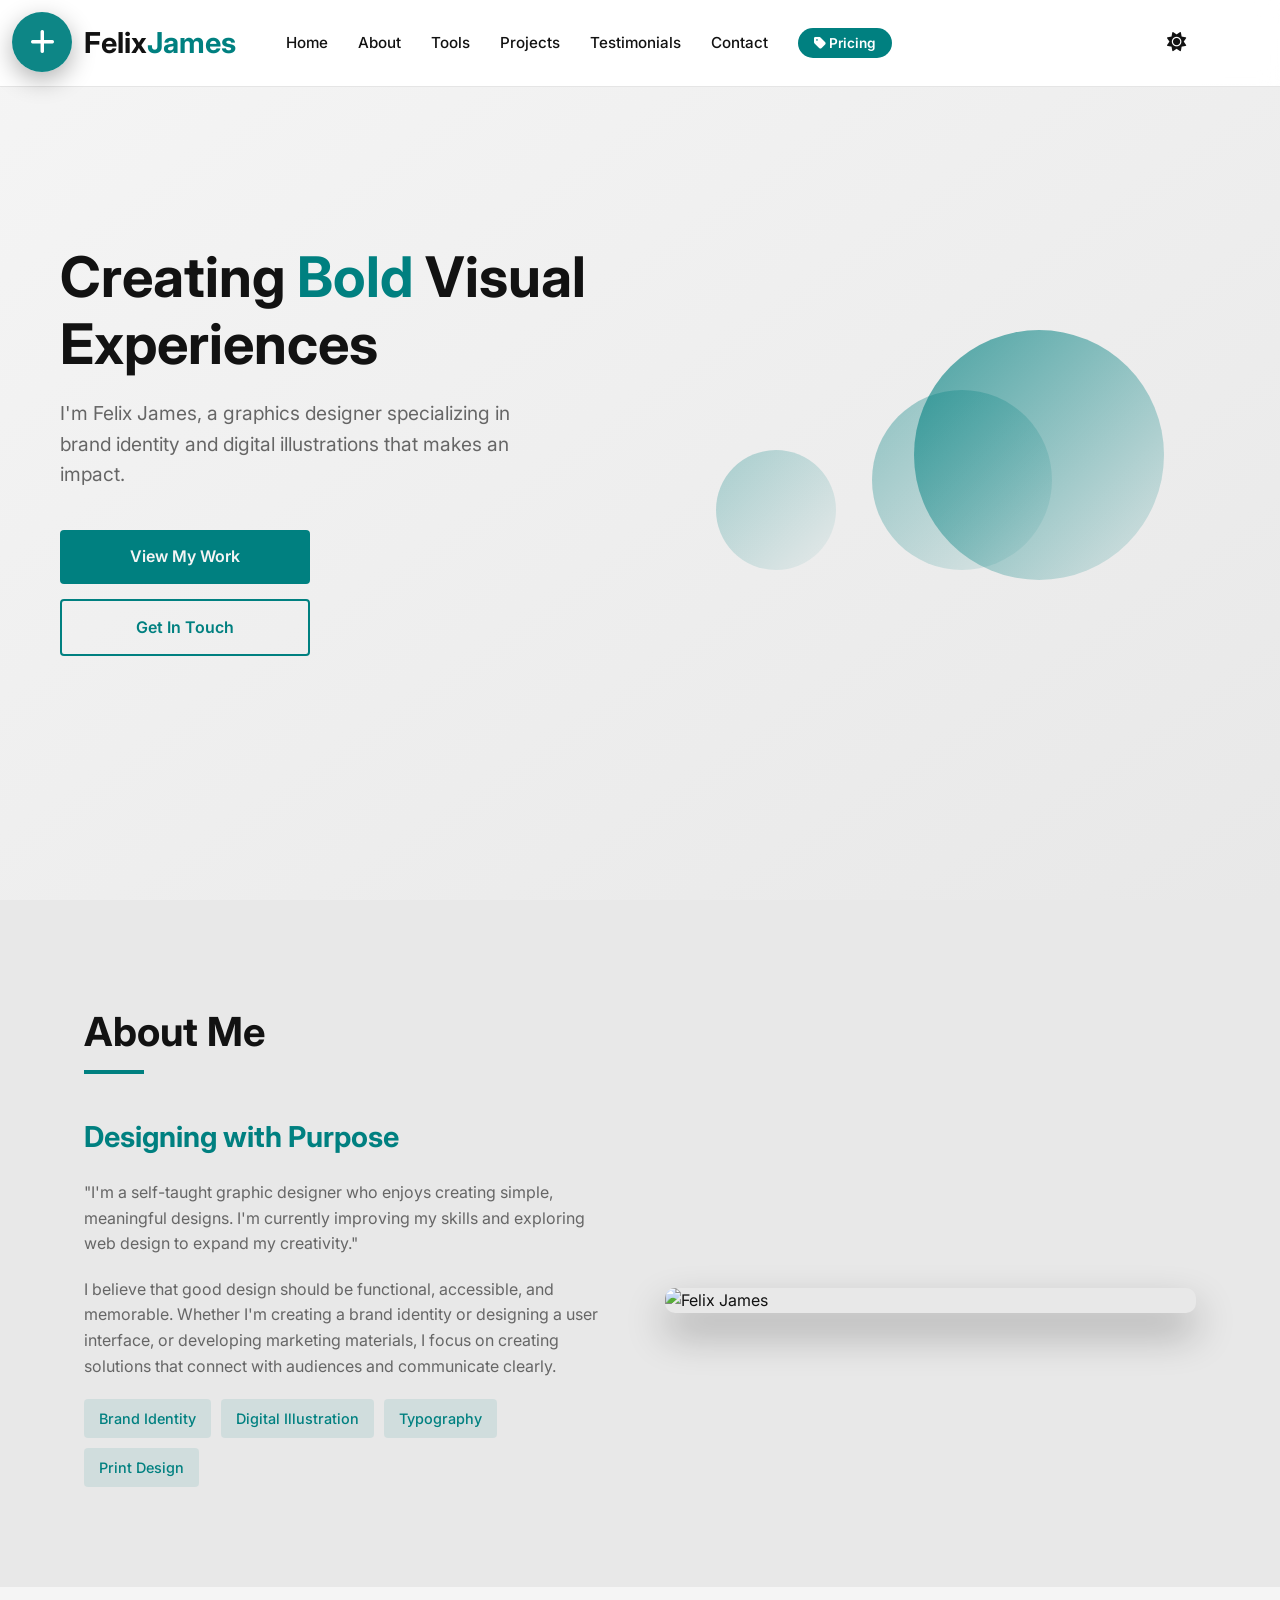
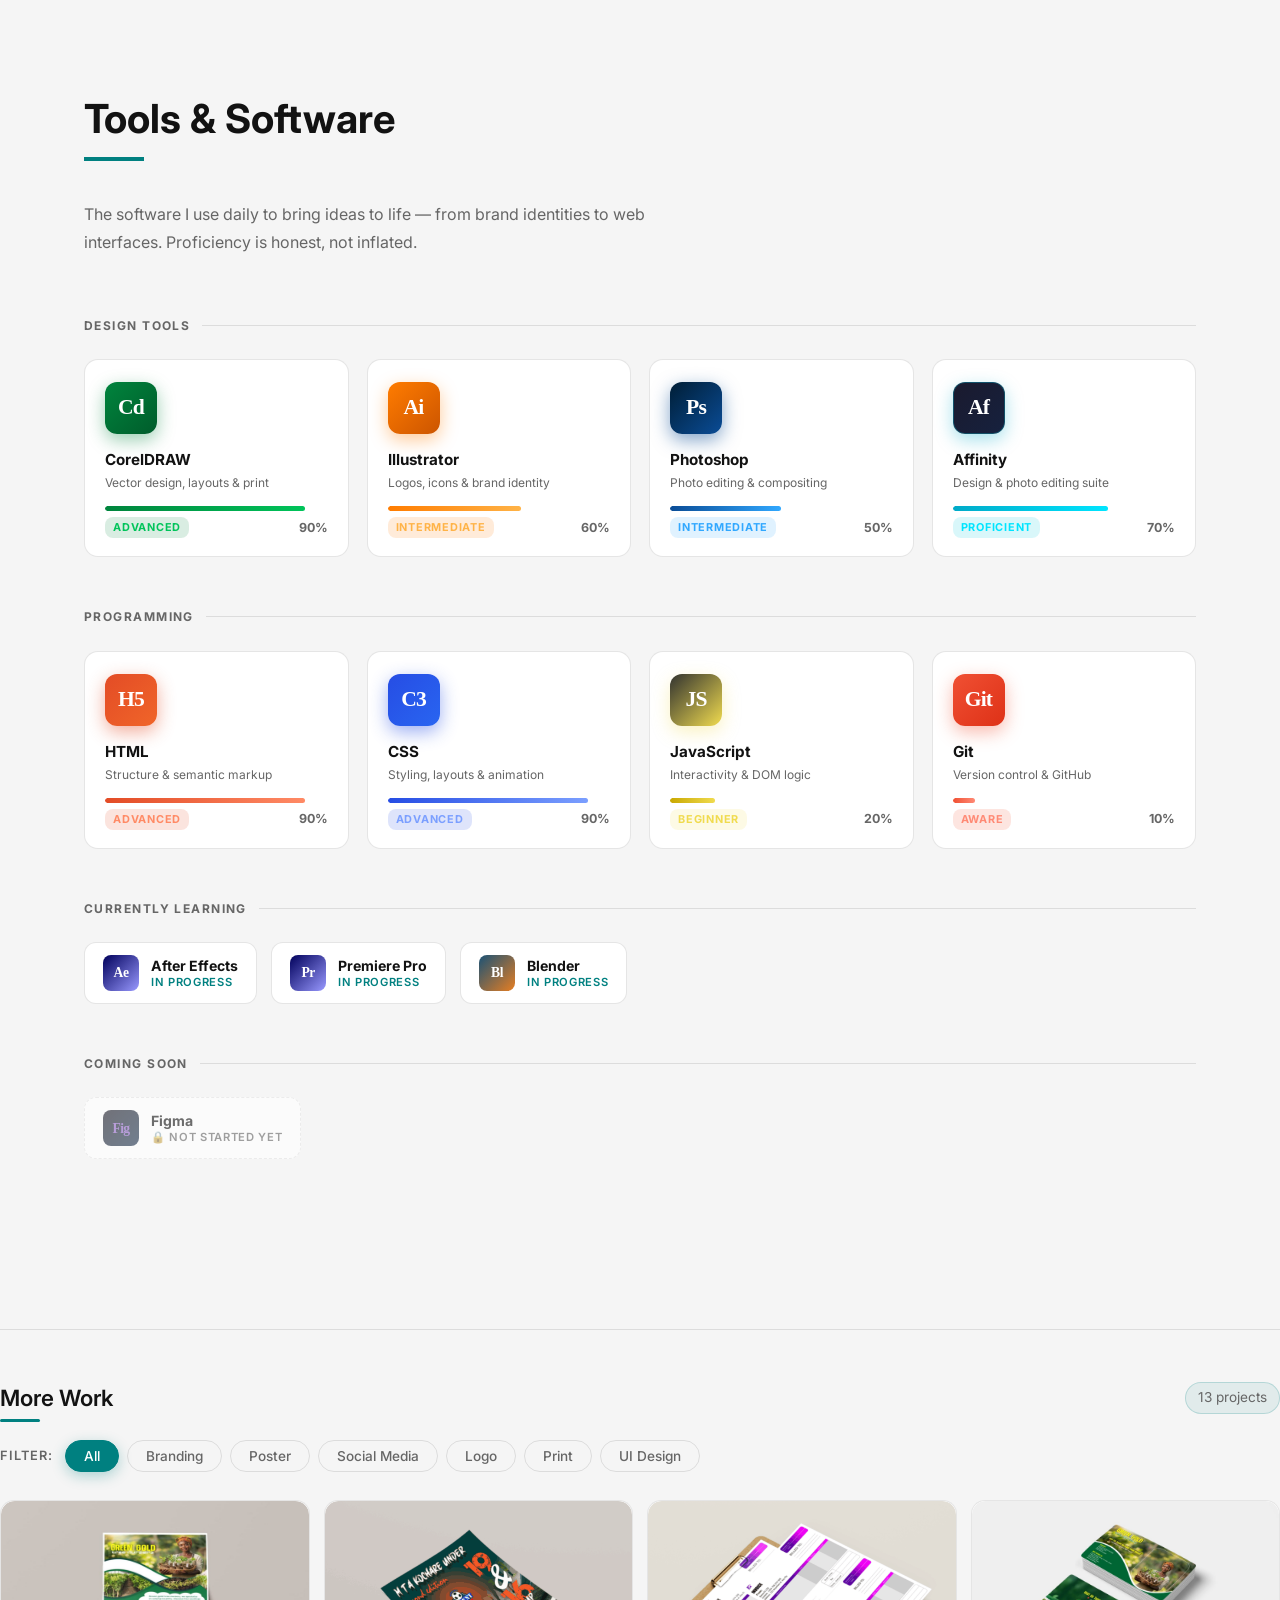
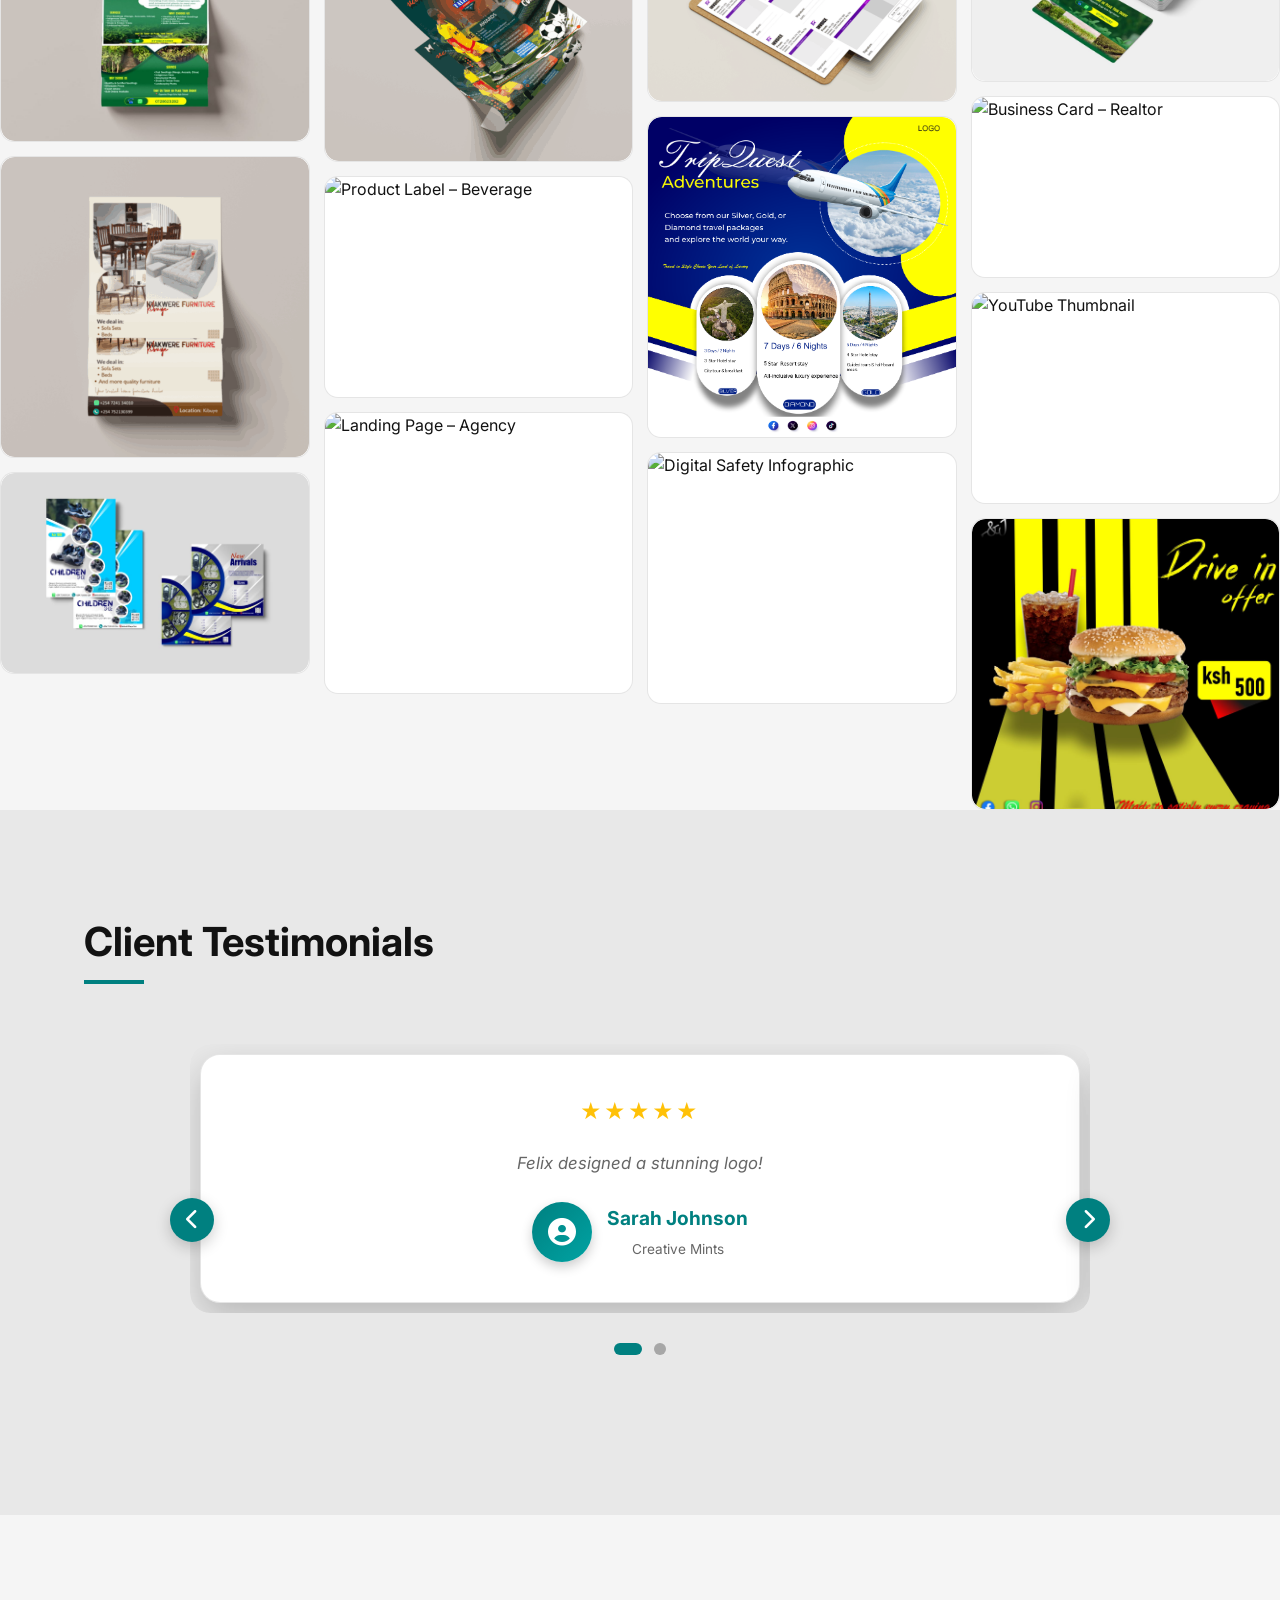
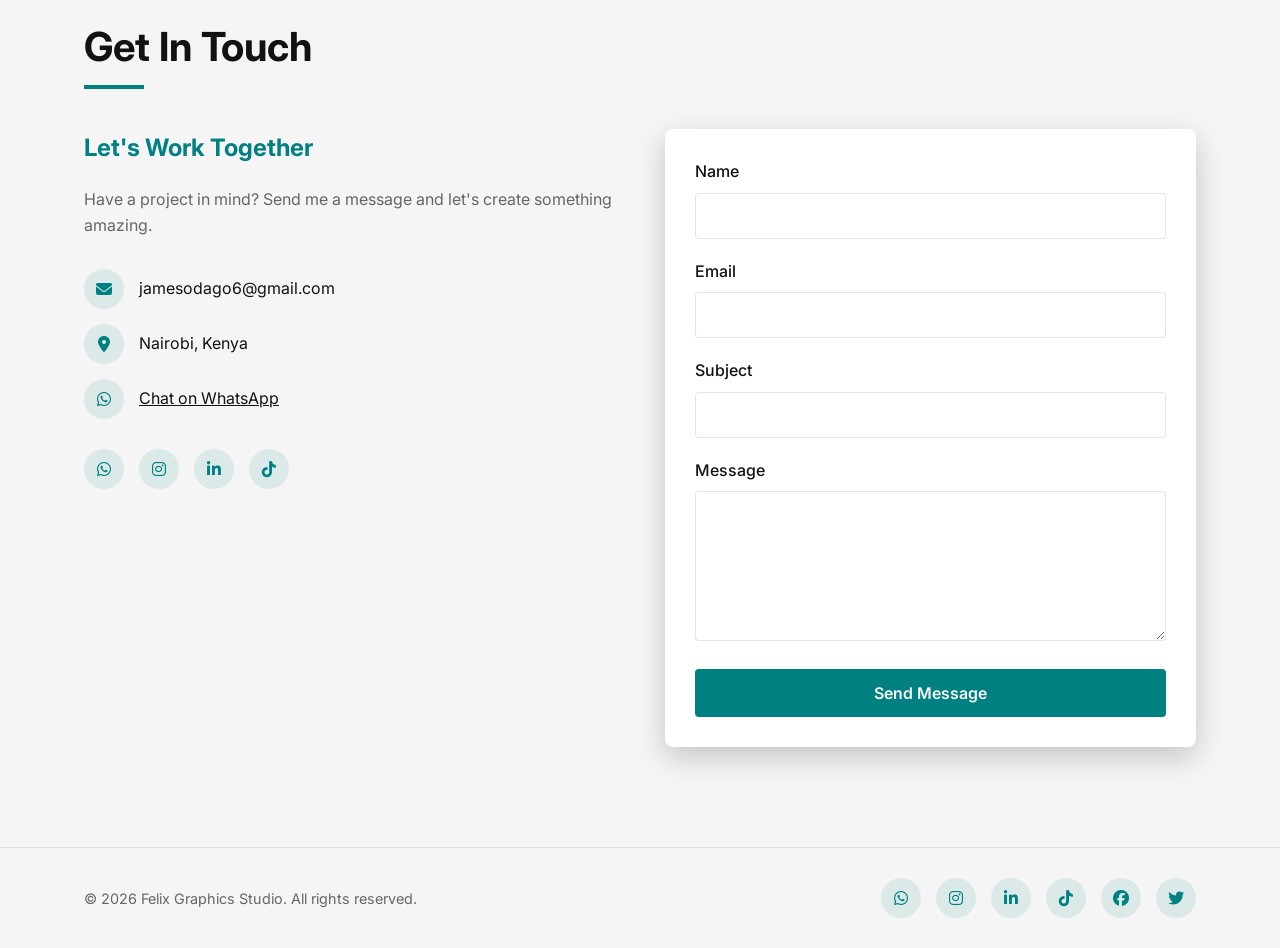
==== commit aaf157ac: "Add files via upload" ====
--- a/aa/index.html
+++ b/aa/index.html
@@ -17,9 +17,15 @@
     <link rel="stylesheet" href="https://cdnjs.cloudflare.com/ajax/libs/font-awesome/6.4.0/css/all.min.css">
     <link href="https://fonts.googleapis.com/css2?family=Inter:wght@300;400;500;600;700&display=swap" rel="stylesheet">
     <link rel="stylesheet" href="style.css">
-    <style>
-       
-    </style>
+
+    <link rel="manifest" href="manifest.json">
+<script>
+  if ('serviceWorker' in navigator) {
+    window.addEventListener('load', () => {
+      navigator.serviceWorker.register('/service-worker.js');
+    });
+  }
+</script>
 </head>
 <body>
     <nav>
@@ -388,18 +394,7 @@
                 <a href="#"><i class="fab fa-facebook"></i></a>
                 <a href="#"><i class="fab fa-twitter"></i></a>
             </div>
-            <div class="banner-track">
-    <span> Portfolio Update in Progress  New work coming soon  Available for projects </span>
-    <span> Portfolio Update in Progress  New work coming soon  Available for projects </span>
-    <span> Portfolio Update in Progress  New work coming soon  Available for projects </span>
-    <span> Portfolio Update in Progress  New work coming soon  Available for projects </span>
-    <span> Portfolio Update in Progress  New work coming soon  Available for projects </span>
-    <span> Portfolio Update in Progress  New work coming soon  Available for projects </span>
-    <span> Portfolio Update in Progress  New work coming soon  Available for projects </span>
-    <span> Portfolio Update in Progress  New work coming soon  Available for projects </span>
-    
-  </div>
-        </div>
+           
     </footer>
 
     <!-- FLOATING ARC MENU -->
@@ -412,6 +407,7 @@
             <a href="#testimonials" class="arc-item"><i class="fas fa-comment-dots"></i></a>
             <a href="#contact" class="arc-item"><i class="fas fa-envelope"></i></a>
             <a href="#" class="arc-item" id="arcPricingBtn"><i class="fas fa-tag"></i></a>
+            <button class="arc-item" id="arcthemeBtn"><i class="fas fa-moon"></i></button>
         </div>
     </div>
 
--- a/aa/style.css
+++ b/aa/style.css
@@ -75,6 +75,7 @@
             font-weight: 700;
             color: var(--text-color);
             text-decoration: none;
+           
         }
 
         .logo span { color: var(--primary); }
@@ -124,6 +125,7 @@
             height: 40px;
             border-radius: 50%;
             transition: all 0.3s;
+           
         }
 
         .theme-toggle:hover {
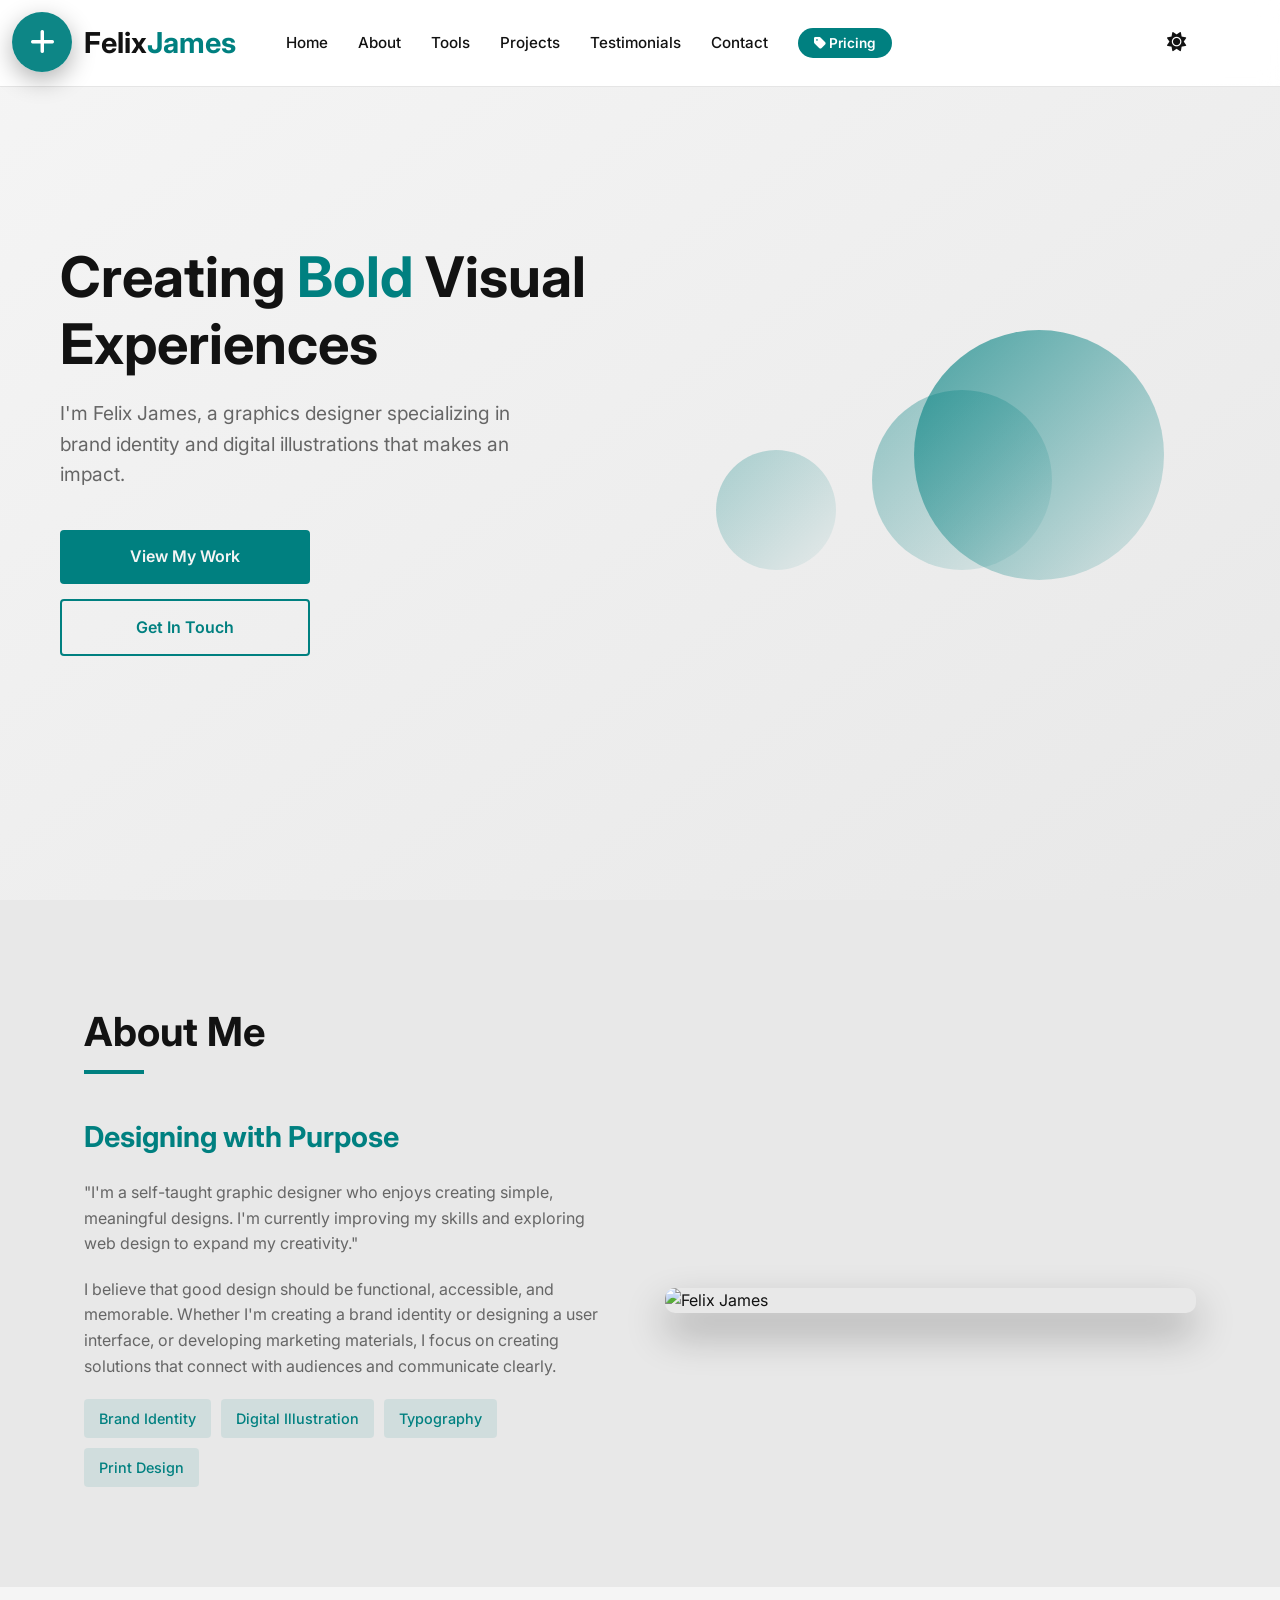
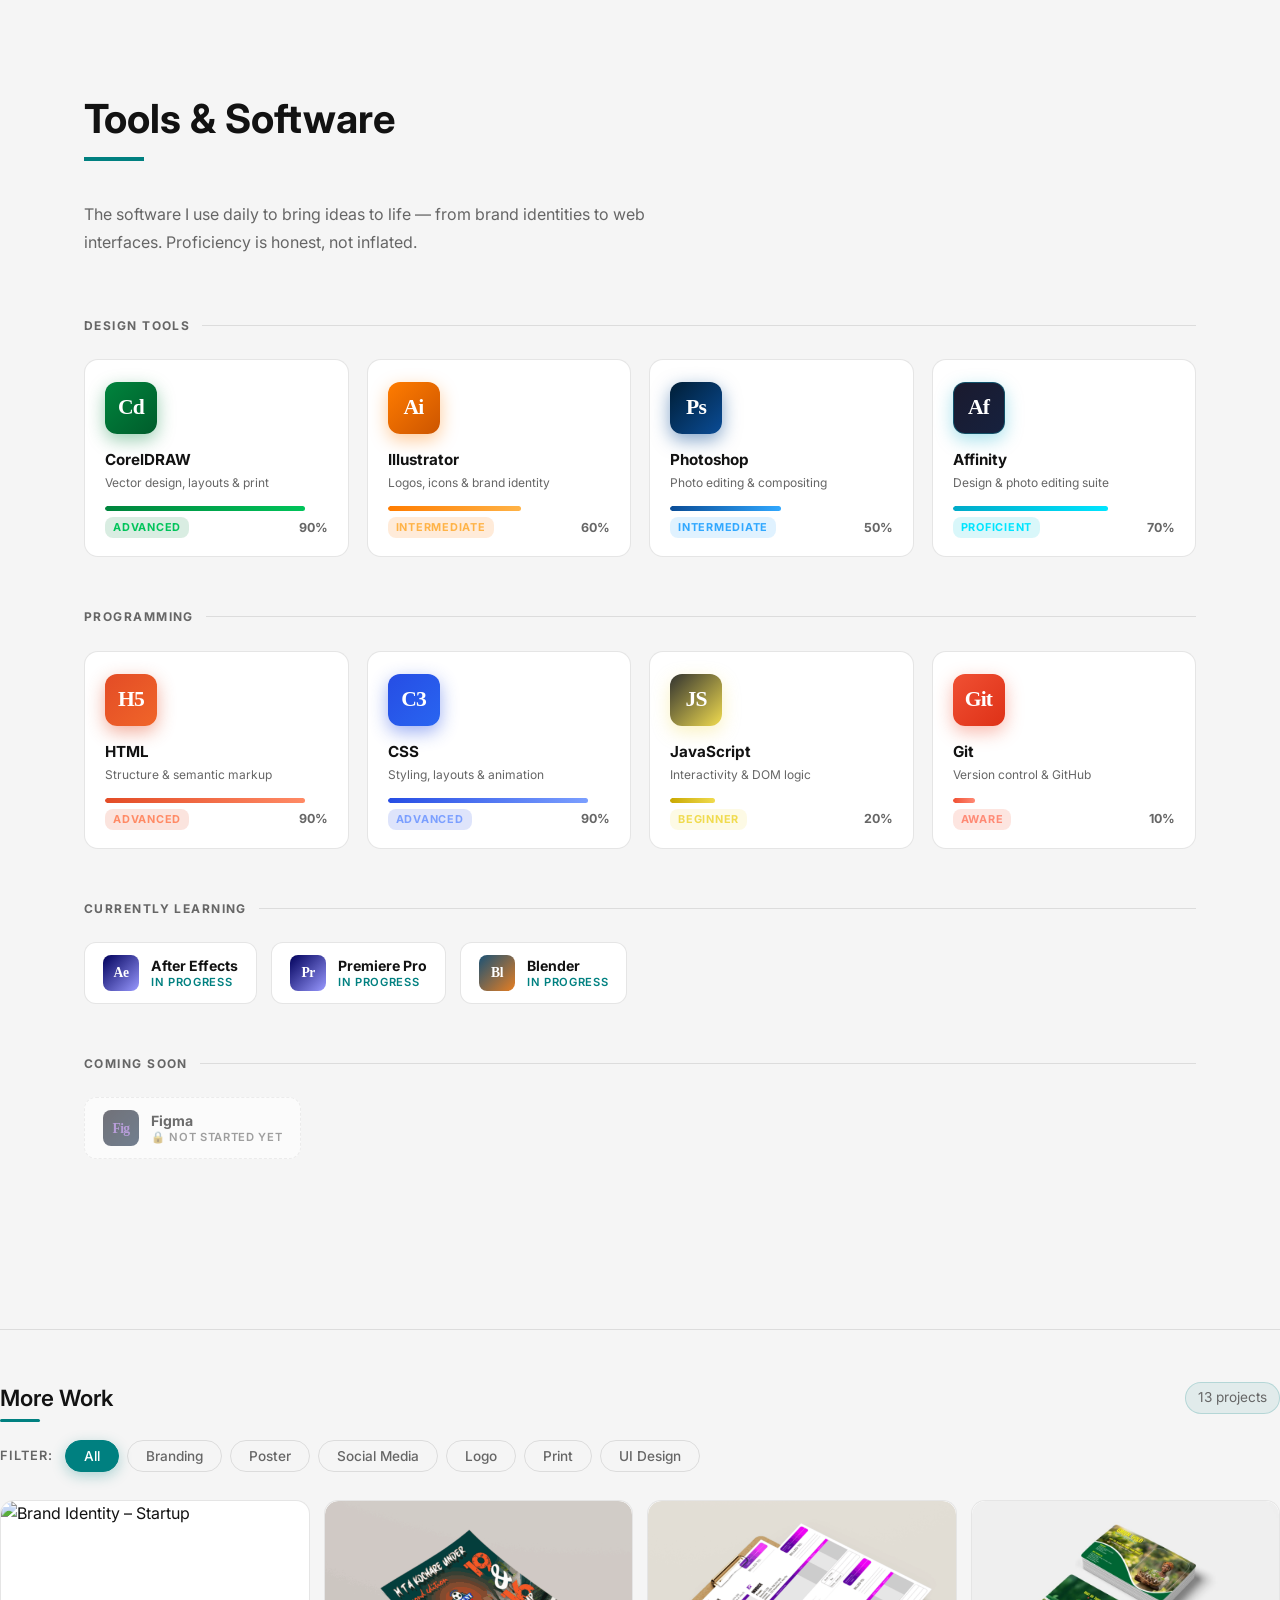
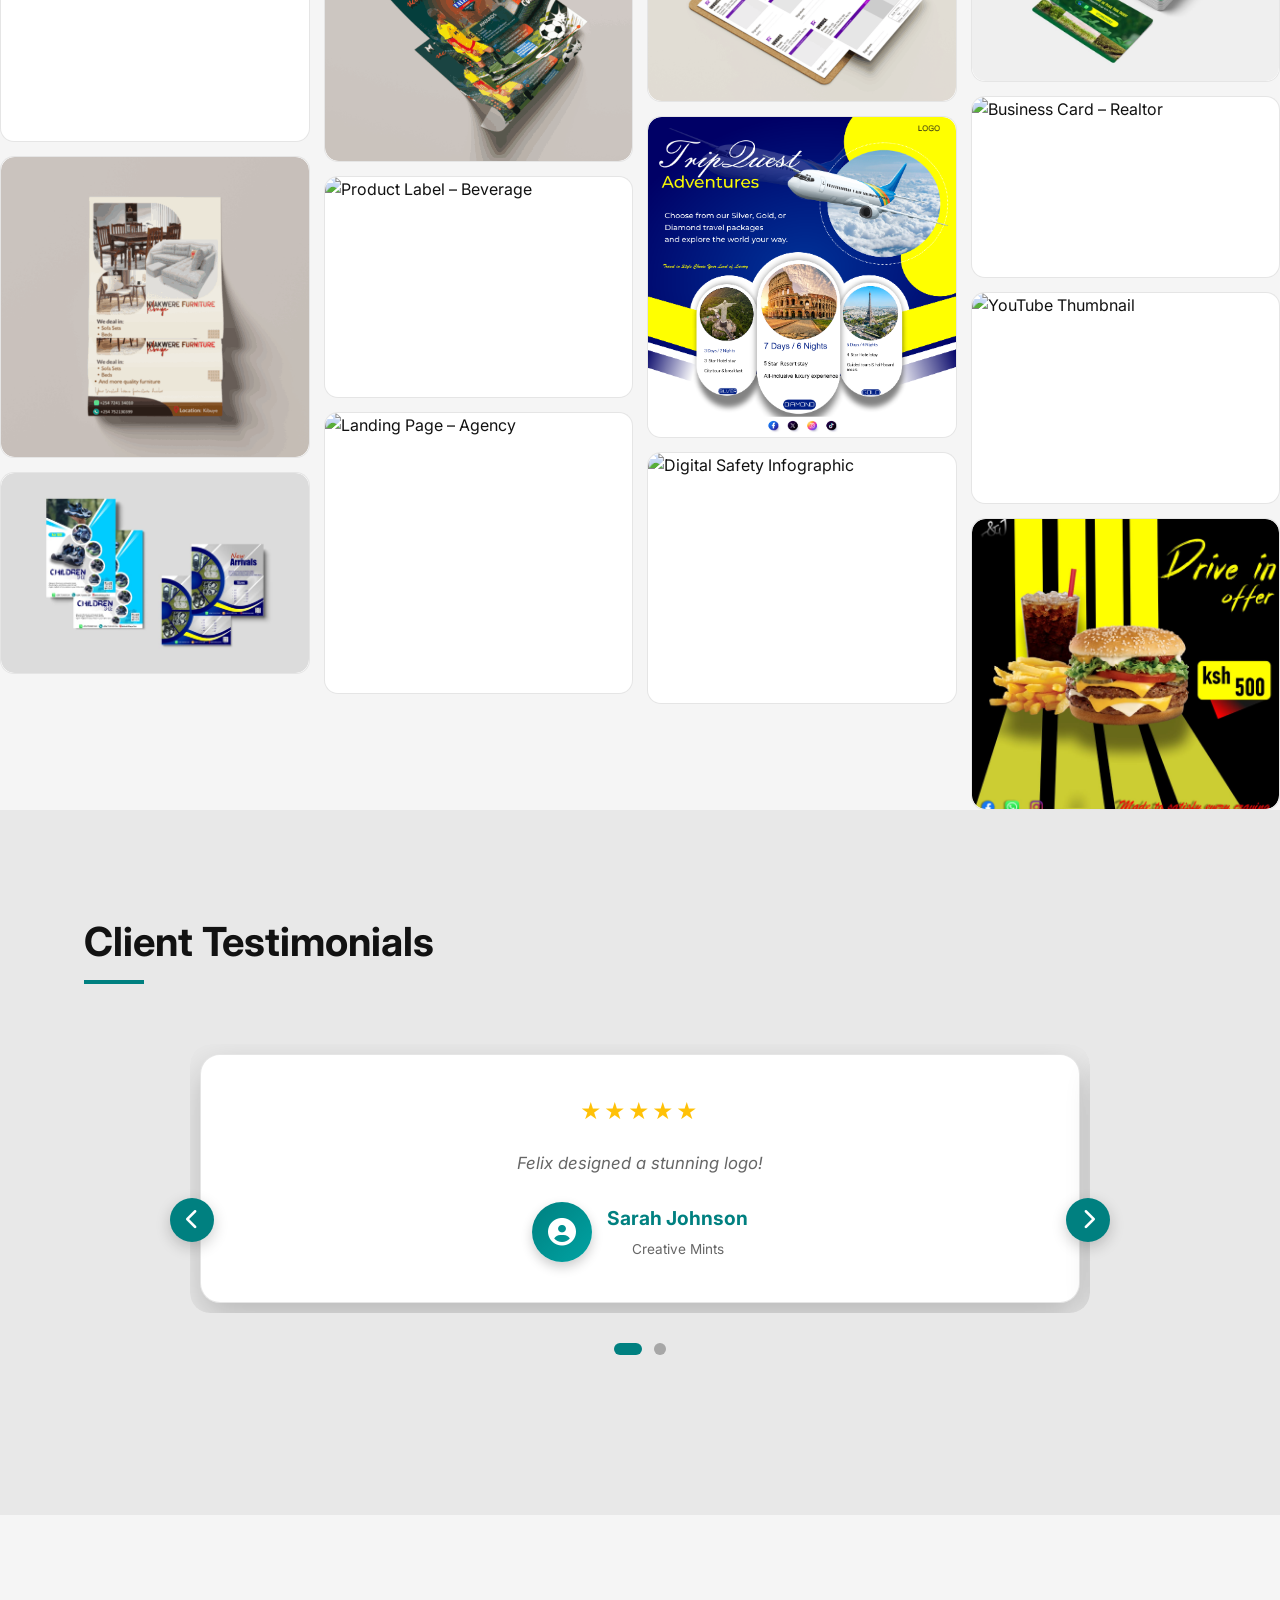
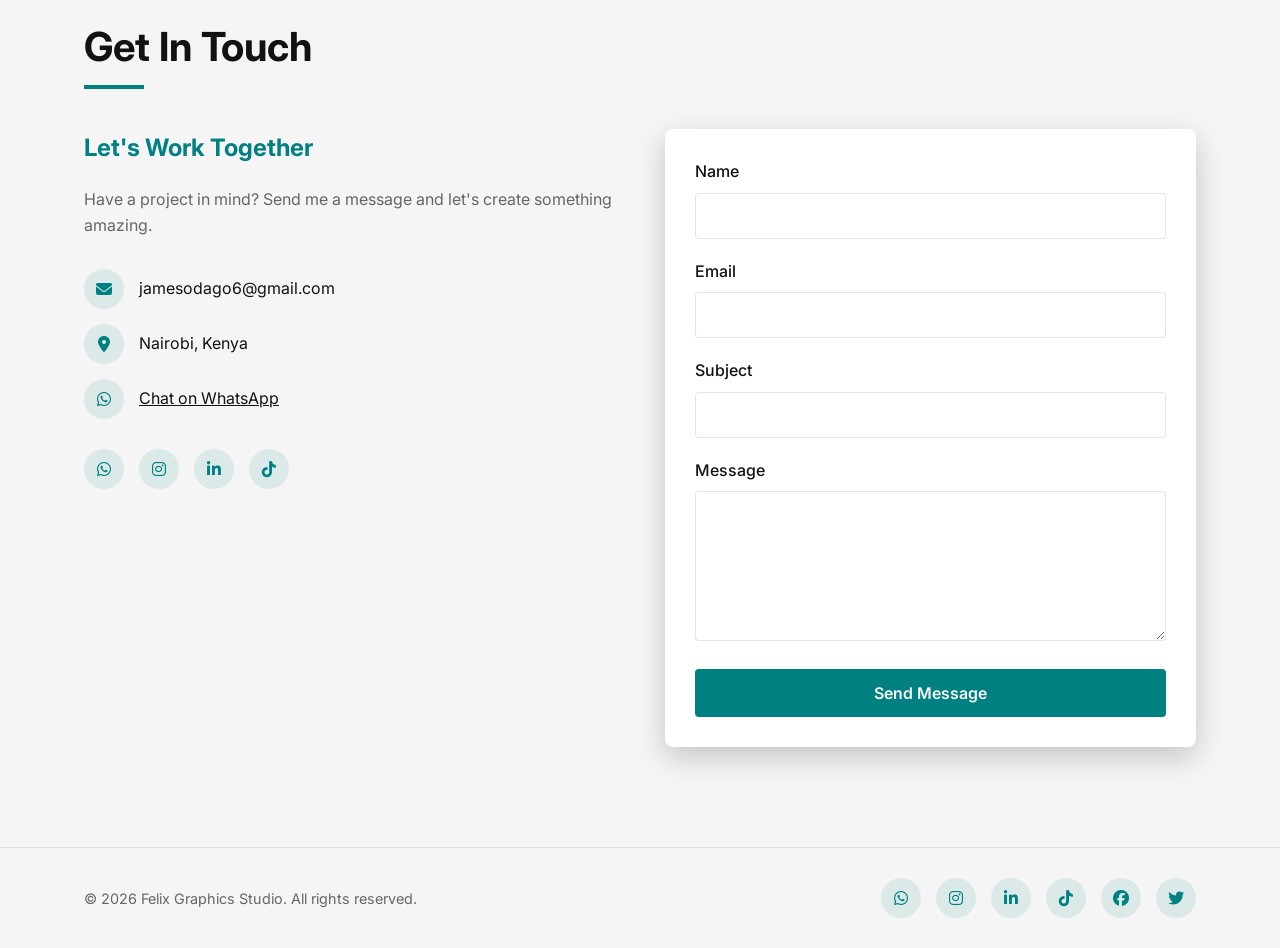
==== commit 6b5dac3b: "Update index.html" ====
--- a/aa/index.html
+++ b/aa/index.html
@@ -1,8 +1,8 @@
 <!DOCTYPE html>
 <html lang="en">
 <head>
-  <meta name="google-site-verification" content="YOUR-REAL-CODE-HERE" />
-  <link rel="icon" href="favicon.jpeg" type="image/png">
+  <meta name="google-site-verification" content="CODE-HERE" />
+  <link rel="icon" href="favicon.jpeg" type="icon-512/png">
   <script type="text/javascript" src="https://cdn.jsdelivr.net/npm/@emailjs/browser@4/dist/email.min.js"></script>
   <script type="text/javascript">
    (function(){
